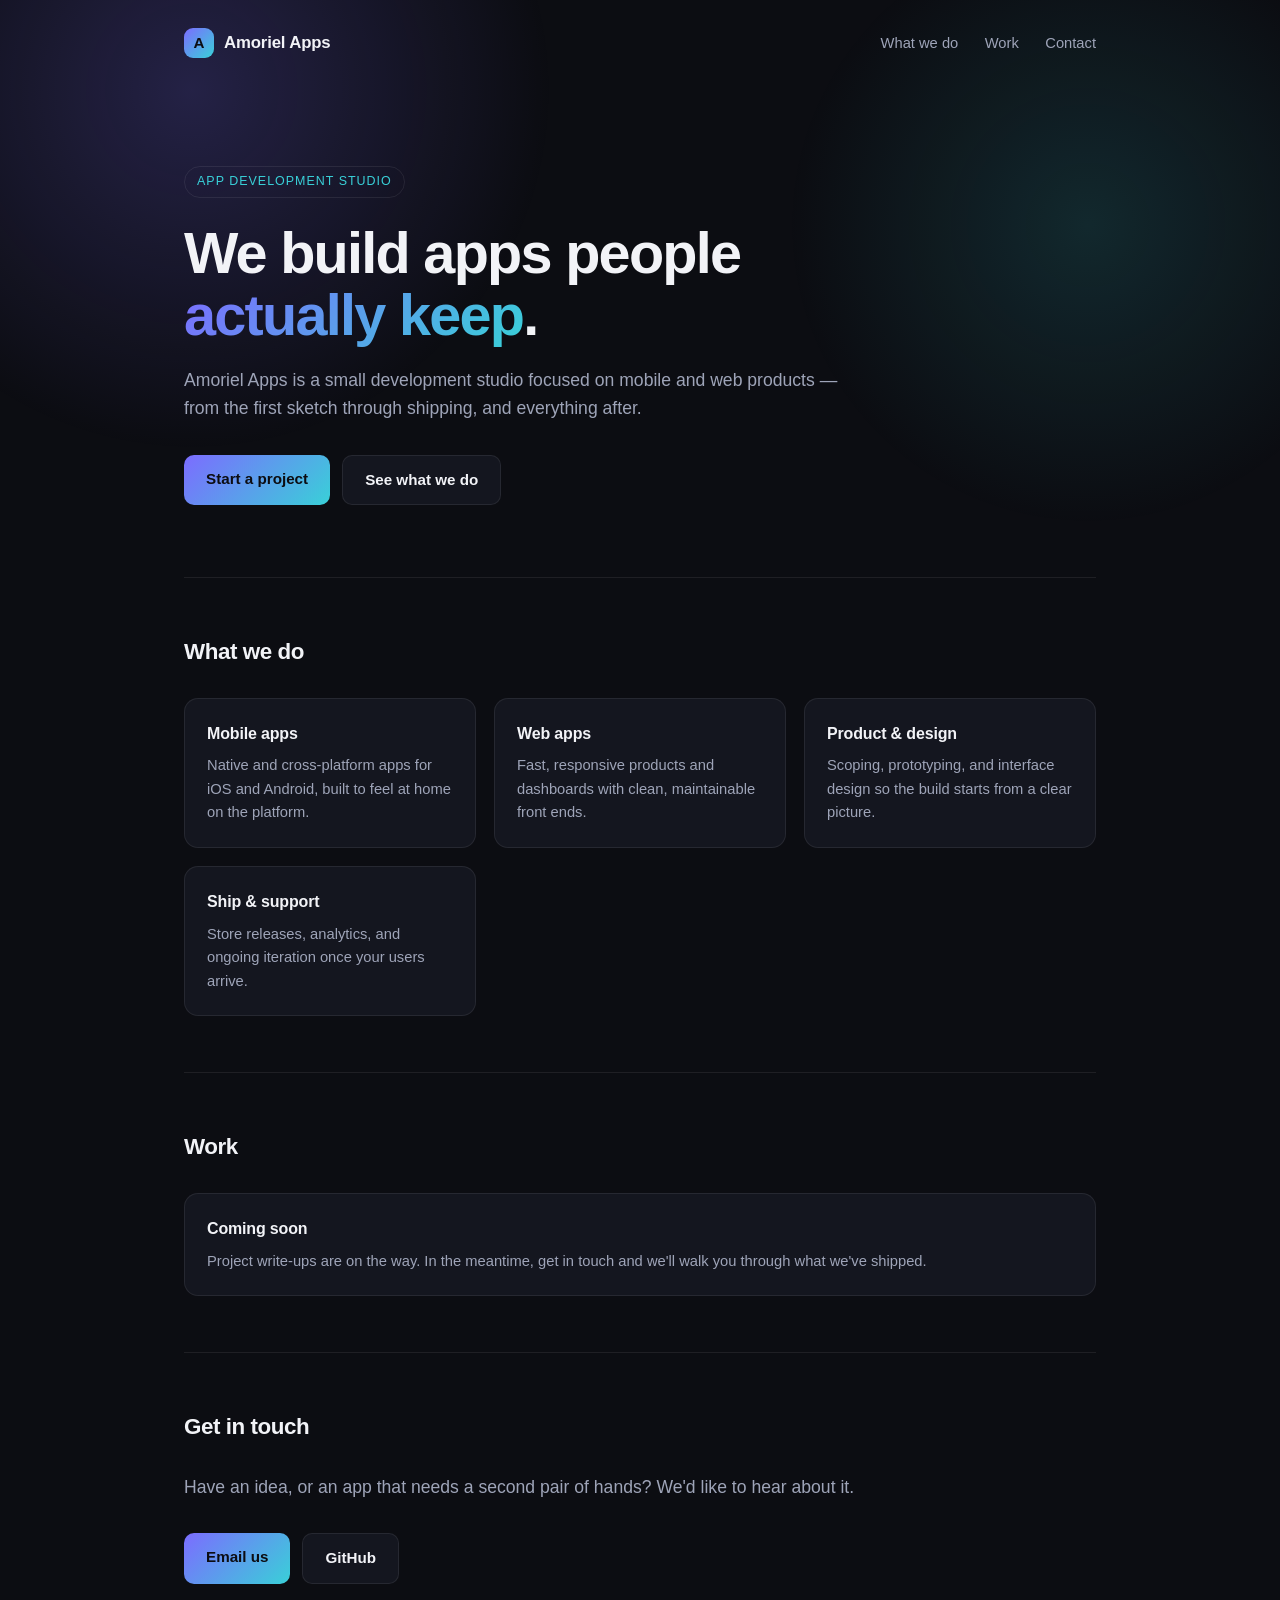
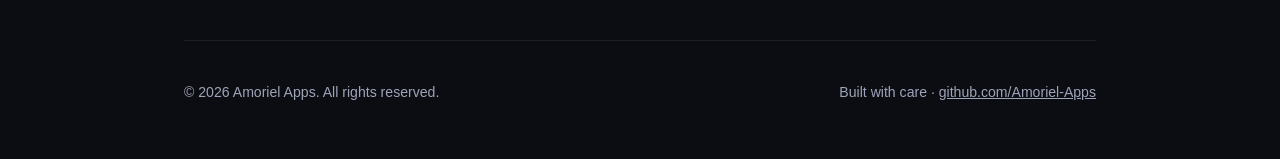
==== index.html @ 0bf7ecd9 "Index and read me commit" ====
<!DOCTYPE html>
<html lang="en">
<head>
  <meta charset="UTF-8">
  <meta name="viewport" content="width=device-width, initial-scale=1.0">
  <title>Amoriel Apps</title>
  <meta name="description" content="Amoriel Apps — we design and build thoughtful software for mobile and web.">
  <style>
    :root {
      --bg: #0c0d12;
      --bg-soft: #14161f;
      --text: #f2f3f7;
      --muted: #9ea4b8;
      --accent: #7c6cff;
      --accent-2: #39d0d8;
      --border: rgba(255, 255, 255, 0.08);
    }

    * { box-sizing: border-box; }

    body {
      margin: 0;
      font-family: -apple-system, BlinkMacSystemFont, "Segoe UI", Roboto, Helvetica, Arial, sans-serif;
      background: var(--bg);
      color: var(--text);
      line-height: 1.6;
      -webkit-font-smoothing: antialiased;
    }

    .glow {
      position: fixed;
      inset: 0;
      background:
        radial-gradient(600px circle at 15% 10%, rgba(124, 108, 255, 0.22), transparent 60%),
        radial-gradient(500px circle at 85% 25%, rgba(57, 208, 216, 0.14), transparent 60%);
      pointer-events: none;
      z-index: 0;
    }

    .wrap {
      position: relative;
      z-index: 1;
      max-width: 960px;
      margin: 0 auto;
      padding: 0 24px;
    }

    header {
      display: flex;
      align-items: center;
      justify-content: space-between;
      padding: 28px 0;
    }

    .logo {
      display: flex;
      align-items: center;
      gap: 10px;
      font-weight: 650;
      letter-spacing: -0.01em;
      font-size: 1.05rem;
    }

    .mark {
      width: 30px;
      height: 30px;
      border-radius: 9px;
      background: linear-gradient(135deg, var(--accent), var(--accent-2));
      display: grid;
      place-items: center;
      font-weight: 700;
      font-size: 0.95rem;
      color: #0c0d12;
    }

    nav a {
      color: var(--muted);
      text-decoration: none;
      margin-left: 22px;
      font-size: 0.92rem;
    }

    nav a:hover { color: var(--text); }

    .hero {
      padding: 80px 0 72px;
      max-width: 680px;
    }

    .eyebrow {
      display: inline-block;
      font-size: 0.78rem;
      letter-spacing: 0.08em;
      text-transform: uppercase;
      color: var(--accent-2);
      border: 1px solid var(--border);
      border-radius: 999px;
      padding: 5px 12px;
      margin-bottom: 24px;
    }

    h1 {
      font-size: clamp(2.2rem, 6vw, 3.6rem);
      line-height: 1.08;
      letter-spacing: -0.03em;
      margin: 0 0 20px;
    }

    h1 span {
      background: linear-gradient(135deg, var(--accent), var(--accent-2));
      -webkit-background-clip: text;
      background-clip: text;
      color: transparent;
    }

    .lede {
      font-size: 1.1rem;
      color: var(--muted);
      margin: 0 0 32px;
    }

    .actions { display: flex; flex-wrap: wrap; gap: 12px; }

    .btn {
      display: inline-block;
      padding: 12px 22px;
      border-radius: 10px;
      text-decoration: none;
      font-size: 0.95rem;
      font-weight: 550;
      transition: transform 0.15s ease, opacity 0.15s ease;
    }

    .btn:hover { transform: translateY(-1px); }

    .btn-primary {
      background: linear-gradient(135deg, var(--accent), var(--accent-2));
      color: #0c0d12;
    }

    .btn-ghost {
      border: 1px solid var(--border);
      color: var(--text);
      background: var(--bg-soft);
    }

    section { padding: 56px 0; border-top: 1px solid var(--border); }

    h2 {
      font-size: 1.4rem;
      letter-spacing: -0.02em;
      margin: 0 0 28px;
    }

    .grid {
      display: grid;
      grid-template-columns: repeat(auto-fit, minmax(230px, 1fr));
      gap: 18px;
    }

    .card {
      background: var(--bg-soft);
      border: 1px solid var(--border);
      border-radius: 14px;
      padding: 22px;
    }

    .card h3 {
      margin: 0 0 8px;
      font-size: 1rem;
      letter-spacing: -0.01em;
    }

    .card p {
      margin: 0;
      color: var(--muted);
      font-size: 0.92rem;
    }

    footer {
      padding: 40px 0 56px;
      border-top: 1px solid var(--border);
      color: var(--muted);
      font-size: 0.88rem;
      display: flex;
      flex-wrap: wrap;
      gap: 12px;
      justify-content: space-between;
    }

    footer a { color: var(--muted); }
  </style>
</head>
<body>
  <div class="glow"></div>

  <div class="wrap">
    <header>
      <div class="logo">
        <span class="mark">A</span>
        Amoriel Apps
      </div>
      <nav>
        <a href="#what-we-do">What we do</a>
        <a href="#work">Work</a>
        <a href="#contact">Contact</a>
      </nav>
    </header>

    <div class="hero">
      <span class="eyebrow">App development studio</span>
      <h1>We build apps people <span>actually keep</span>.</h1>
      <p class="lede">
        Amoriel Apps is a small development studio focused on mobile and web products —
        from the first sketch through shipping, and everything after.
      </p>
      <div class="actions">
        <a class="btn btn-primary" href="#contact">Start a project</a>
        <a class="btn btn-ghost" href="#what-we-do">See what we do</a>
      </div>
    </div>

    <section id="what-we-do">
      <h2>What we do</h2>
      <div class="grid">
        <div class="card">
          <h3>Mobile apps</h3>
          <p>Native and cross-platform apps for iOS and Android, built to feel at home on the platform.</p>
        </div>
        <div class="card">
          <h3>Web apps</h3>
          <p>Fast, responsive products and dashboards with clean, maintainable front ends.</p>
        </div>
        <div class="card">
          <h3>Product &amp; design</h3>
          <p>Scoping, prototyping, and interface design so the build starts from a clear picture.</p>
        </div>
        <div class="card">
          <h3>Ship &amp; support</h3>
          <p>Store releases, analytics, and ongoing iteration once your users arrive.</p>
        </div>
      </div>
    </section>

    <section id="work">
      <h2>Work</h2>
      <div class="grid">
        <div class="card">
          <h3>Coming soon</h3>
          <p>Project write-ups are on the way. In the meantime, get in touch and we'll walk you through what we've shipped.</p>
        </div>
      </div>
    </section>

    <section id="contact">
      <h2>Get in touch</h2>
      <p class="lede">Have an idea, or an app that needs a second pair of hands? We'd like to hear about it.</p>
      <div class="actions">
        <a class="btn btn-primary" href="mailto:pratikshringarpure05@gmail.com">Email us</a>
        <a class="btn btn-ghost" href="https://github.com/Amoriel-Apps">GitHub</a>
      </div>
    </section>

    <footer>
      <span>&copy; 2026 Amoriel Apps. All rights reserved.</span>
      <span>Built with care · <a href="https://github.com/Amoriel-Apps">github.com/Amoriel-Apps</a></span>
    </footer>
  </div>
</body>
</html>
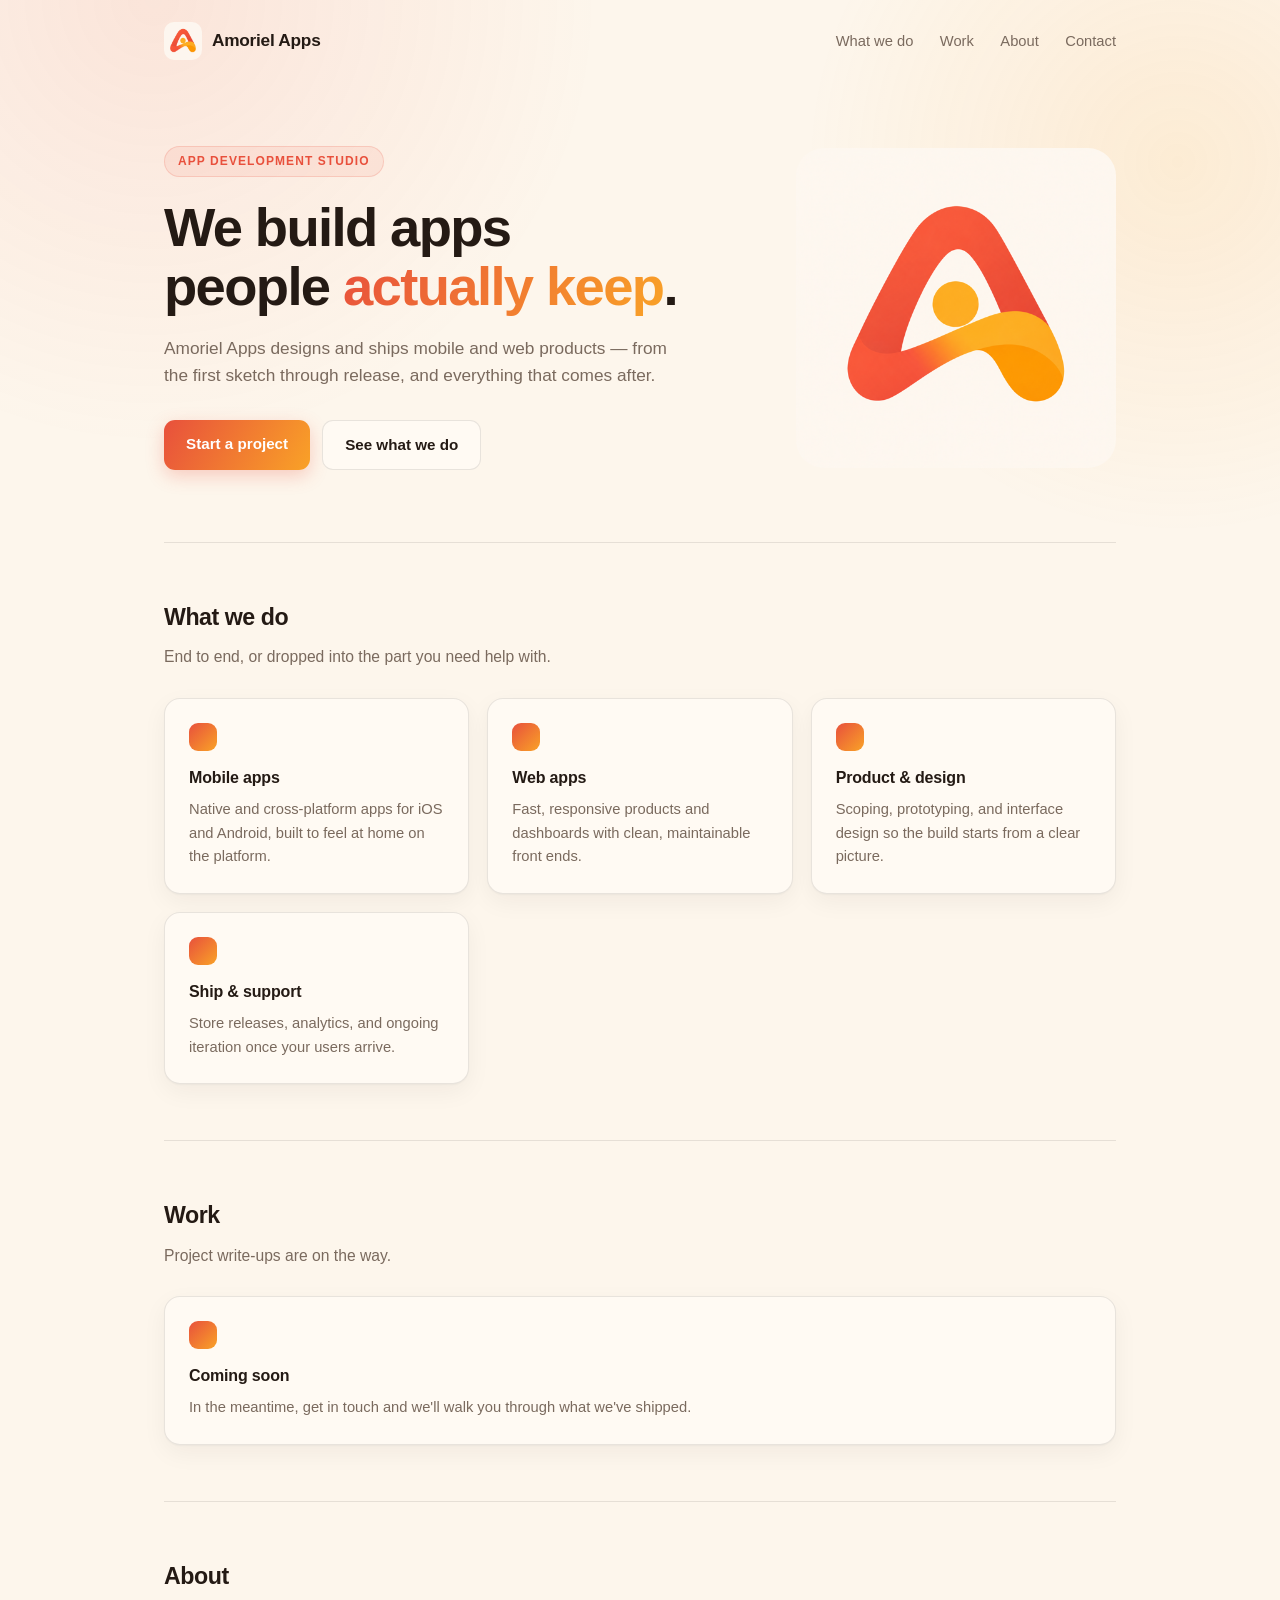
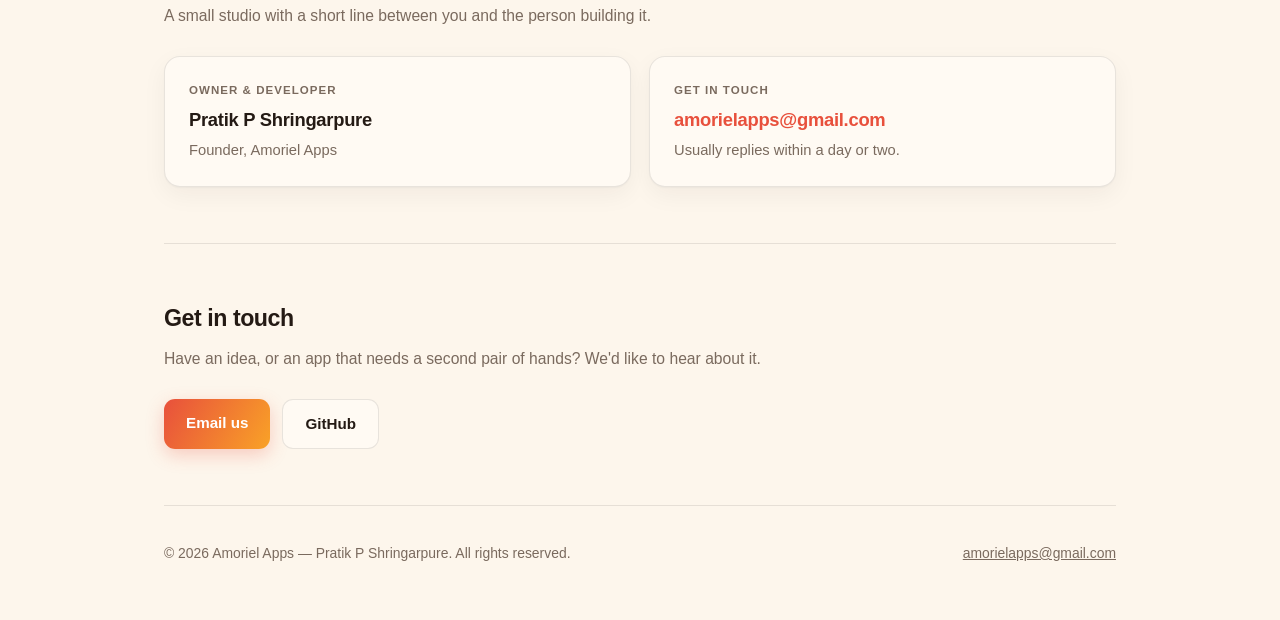
==== commit f729dadb: "Logo and contact name push" ====
--- a/index.html
+++ b/index.html
@@ -4,19 +4,27 @@
   <meta charset="UTF-8">
   <meta name="viewport" content="width=device-width, initial-scale=1.0">
   <title>Amoriel Apps</title>
-  <meta name="description" content="Amoriel Apps — we design and build thoughtful software for mobile and web.">
+  <meta name="description" content="Amoriel Apps — an app development studio building thoughtful mobile and web products.">
+  <link rel="icon" href="favicon.png" type="image/png">
+  <link rel="apple-touch-icon" href="logo-512.png">
+  <meta property="og:title" content="Amoriel Apps">
+  <meta property="og:description" content="An app development studio building thoughtful mobile and web products.">
+  <meta property="og:image" content="logo-512.png">
   <style>
     :root {
-      --bg: #0c0d12;
-      --bg-soft: #14161f;
-      --text: #f2f3f7;
-      --muted: #9ea4b8;
-      --accent: #7c6cff;
-      --accent-2: #39d0d8;
-      --border: rgba(255, 255, 255, 0.08);
+      --bg: #fdf6ec;
+      --surface: #fffaf3;
+      --text: #241a14;
+      --muted: #7a6a5e;
+      --red: #e8503c;
+      --orange: #f9a227;
+      --border: rgba(36, 26, 20, 0.10);
+      --shadow: 0 1px 2px rgba(36, 26, 20, 0.04), 0 8px 24px rgba(36, 26, 20, 0.05);
     }
 
     * { box-sizing: border-box; }
+
+    html { scroll-behavior: smooth; }
 
     body {
       margin: 0;
@@ -31,8 +39,8 @@
       position: fixed;
       inset: 0;
       background:
-        radial-gradient(600px circle at 15% 10%, rgba(124, 108, 255, 0.22), transparent 60%),
-        radial-gradient(500px circle at 85% 25%, rgba(57, 208, 216, 0.14), transparent 60%);
+        radial-gradient(720px circle at 12% 0%, rgba(232, 80, 60, 0.10), transparent 62%),
+        radial-gradient(620px circle at 92% 18%, rgba(249, 162, 39, 0.12), transparent 60%);
       pointer-events: none;
       z-index: 0;
     }
@@ -40,7 +48,7 @@
     .wrap {
       position: relative;
       z-index: 1;
-      max-width: 960px;
+      max-width: 1000px;
       margin: 0 auto;
       padding: 0 24px;
     }
@@ -49,7 +57,9 @@
       display: flex;
       align-items: center;
       justify-content: space-between;
-      padding: 28px 0;
+      gap: 16px;
+      padding: 22px 0;
+      flex-wrap: wrap;
     }
 
     .logo {
@@ -57,20 +67,17 @@
       align-items: center;
       gap: 10px;
       font-weight: 650;
-      letter-spacing: -0.01em;
-      font-size: 1.05rem;
-    }
-
-    .mark {
-      width: 30px;
-      height: 30px;
-      border-radius: 9px;
-      background: linear-gradient(135deg, var(--accent), var(--accent-2));
-      display: grid;
-      place-items: center;
-      font-weight: 700;
-      font-size: 0.95rem;
-      color: #0c0d12;
+      letter-spacing: -0.015em;
+      font-size: 1.08rem;
+      color: var(--text);
+      text-decoration: none;
+    }
+
+    .logo img {
+      width: 38px;
+      height: 38px;
+      display: block;
+      border-radius: 10px;
     }
 
     nav a {
@@ -80,43 +87,57 @@
       font-size: 0.92rem;
     }
 
-    nav a:hover { color: var(--text); }
+    nav a:hover { color: var(--red); }
 
     .hero {
-      padding: 80px 0 72px;
-      max-width: 680px;
+      display: grid;
+      grid-template-columns: 1.15fr 0.85fr;
+      align-items: center;
+      gap: 40px;
+      padding: 64px 0 72px;
+    }
+
+    .hero-art img {
+      width: 100%;
+      max-width: 320px;
+      margin-left: auto;
+      display: block;
+      border-radius: 28px;
     }
 
     .eyebrow {
       display: inline-block;
-      font-size: 0.78rem;
-      letter-spacing: 0.08em;
+      font-size: 0.75rem;
+      font-weight: 600;
+      letter-spacing: 0.09em;
       text-transform: uppercase;
-      color: var(--accent-2);
-      border: 1px solid var(--border);
+      color: var(--red);
+      background: rgba(232, 80, 60, 0.08);
+      border: 1px solid rgba(232, 80, 60, 0.18);
       border-radius: 999px;
-      padding: 5px 12px;
-      margin-bottom: 24px;
+      padding: 5px 13px;
+      margin-bottom: 22px;
     }
 
     h1 {
-      font-size: clamp(2.2rem, 6vw, 3.6rem);
+      font-size: clamp(2.1rem, 5.5vw, 3.4rem);
       line-height: 1.08;
       letter-spacing: -0.03em;
-      margin: 0 0 20px;
+      margin: 0 0 18px;
     }
 
     h1 span {
-      background: linear-gradient(135deg, var(--accent), var(--accent-2));
+      background: linear-gradient(120deg, var(--red), var(--orange));
       -webkit-background-clip: text;
       background-clip: text;
       color: transparent;
     }
 
     .lede {
-      font-size: 1.1rem;
-      color: var(--muted);
-      margin: 0 0 32px;
+      font-size: 1.08rem;
+      color: var(--muted);
+      margin: 0 0 30px;
+      max-width: 54ch;
     }
 
     .actions { display: flex; flex-wrap: wrap; gap: 12px; }
@@ -124,32 +145,41 @@
     .btn {
       display: inline-block;
       padding: 12px 22px;
-      border-radius: 10px;
+      border-radius: 11px;
       text-decoration: none;
       font-size: 0.95rem;
-      font-weight: 550;
-      transition: transform 0.15s ease, opacity 0.15s ease;
+      font-weight: 600;
+      transition: transform 0.15s ease, box-shadow 0.15s ease;
     }
 
     .btn:hover { transform: translateY(-1px); }
 
     .btn-primary {
-      background: linear-gradient(135deg, var(--accent), var(--accent-2));
-      color: #0c0d12;
-    }
+      background: linear-gradient(120deg, var(--red), var(--orange));
+      color: #fff;
+      box-shadow: 0 6px 18px rgba(232, 80, 60, 0.26);
+    }
+
+    .btn-primary:hover { box-shadow: 0 10px 24px rgba(232, 80, 60, 0.32); }
 
     .btn-ghost {
       border: 1px solid var(--border);
       color: var(--text);
-      background: var(--bg-soft);
+      background: var(--surface);
     }
 
     section { padding: 56px 0; border-top: 1px solid var(--border); }
 
     h2 {
-      font-size: 1.4rem;
+      font-size: 1.45rem;
       letter-spacing: -0.02em;
+      margin: 0 0 8px;
+    }
+
+    .section-sub {
+      color: var(--muted);
       margin: 0 0 28px;
+      font-size: 0.98rem;
     }
 
     .grid {
@@ -159,10 +189,19 @@
     }
 
     .card {
-      background: var(--bg-soft);
+      background: var(--surface);
       border: 1px solid var(--border);
-      border-radius: 14px;
-      padding: 22px;
+      border-radius: 16px;
+      padding: 24px;
+      box-shadow: var(--shadow);
+    }
+
+    .card .dot {
+      width: 28px;
+      height: 28px;
+      border-radius: 9px;
+      background: linear-gradient(135deg, var(--red), var(--orange));
+      margin-bottom: 14px;
     }
 
     .card h3 {
@@ -177,18 +216,65 @@
       font-size: 0.92rem;
     }
 
+    .about {
+      display: grid;
+      grid-template-columns: repeat(auto-fit, minmax(260px, 1fr));
+      gap: 18px;
+      align-items: start;
+    }
+
+    .owner {
+      background: var(--surface);
+      border: 1px solid var(--border);
+      border-radius: 16px;
+      padding: 24px;
+      box-shadow: var(--shadow);
+    }
+
+    .owner .label {
+      font-size: 0.72rem;
+      font-weight: 600;
+      letter-spacing: 0.09em;
+      text-transform: uppercase;
+      color: var(--muted);
+      margin-bottom: 6px;
+    }
+
+    .owner .name {
+      font-size: 1.15rem;
+      font-weight: 650;
+      letter-spacing: -0.015em;
+      margin-bottom: 4px;
+    }
+
+    .owner .role { color: var(--muted); font-size: 0.92rem; margin: 0; }
+
+    a.link { color: var(--red); text-decoration: none; font-weight: 550; }
+    a.link:hover { text-decoration: underline; }
+
     footer {
-      padding: 40px 0 56px;
+      padding: 36px 0 56px;
       border-top: 1px solid var(--border);
       color: var(--muted);
-      font-size: 0.88rem;
+      font-size: 0.87rem;
       display: flex;
       flex-wrap: wrap;
-      gap: 12px;
+      gap: 10px 24px;
       justify-content: space-between;
     }
 
     footer a { color: var(--muted); }
+
+    @media (max-width: 760px) {
+      .hero {
+        grid-template-columns: 1fr;
+        padding: 40px 0 56px;
+        gap: 28px;
+      }
+      .hero-art { order: -1; }
+      .hero-art img { margin: 0 auto; max-width: 180px; }
+      nav a { margin: 0 18px 0 0; }
+    }
   </style>
 </head>
 <body>
@@ -196,46 +282,57 @@
 
   <div class="wrap">
     <header>
-      <div class="logo">
-        <span class="mark">A</span>
+      <a class="logo" href="#top">
+        <img src="logo-512.png" alt="Amoriel Apps logo">
         Amoriel Apps
-      </div>
+      </a>
       <nav>
         <a href="#what-we-do">What we do</a>
         <a href="#work">Work</a>
+        <a href="#about">About</a>
         <a href="#contact">Contact</a>
       </nav>
     </header>
 
-    <div class="hero">
-      <span class="eyebrow">App development studio</span>
-      <h1>We build apps people <span>actually keep</span>.</h1>
-      <p class="lede">
-        Amoriel Apps is a small development studio focused on mobile and web products —
-        from the first sketch through shipping, and everything after.
-      </p>
-      <div class="actions">
-        <a class="btn btn-primary" href="#contact">Start a project</a>
-        <a class="btn btn-ghost" href="#what-we-do">See what we do</a>
+    <div class="hero" id="top">
+      <div>
+        <span class="eyebrow">App development studio</span>
+        <h1>We build apps people <span>actually keep</span>.</h1>
+        <p class="lede">
+          Amoriel Apps designs and ships mobile and web products — from the first sketch
+          through release, and everything that comes after.
+        </p>
+        <div class="actions">
+          <a class="btn btn-primary" href="#contact">Start a project</a>
+          <a class="btn btn-ghost" href="#what-we-do">See what we do</a>
+        </div>
+      </div>
+      <div class="hero-art">
+        <img src="logo-512.png" alt="">
       </div>
     </div>
 
     <section id="what-we-do">
       <h2>What we do</h2>
+      <p class="section-sub">End to end, or dropped into the part you need help with.</p>
       <div class="grid">
         <div class="card">
+          <div class="dot"></div>
           <h3>Mobile apps</h3>
           <p>Native and cross-platform apps for iOS and Android, built to feel at home on the platform.</p>
         </div>
         <div class="card">
+          <div class="dot"></div>
           <h3>Web apps</h3>
           <p>Fast, responsive products and dashboards with clean, maintainable front ends.</p>
         </div>
         <div class="card">
+          <div class="dot"></div>
           <h3>Product &amp; design</h3>
           <p>Scoping, prototyping, and interface design so the build starts from a clear picture.</p>
         </div>
         <div class="card">
+          <div class="dot"></div>
           <h3>Ship &amp; support</h3>
           <p>Store releases, analytics, and ongoing iteration once your users arrive.</p>
         </div>
@@ -244,26 +341,45 @@
 
     <section id="work">
       <h2>Work</h2>
+      <p class="section-sub">Project write-ups are on the way.</p>
       <div class="grid">
         <div class="card">
+          <div class="dot"></div>
           <h3>Coming soon</h3>
-          <p>Project write-ups are on the way. In the meantime, get in touch and we'll walk you through what we've shipped.</p>
+          <p>In the meantime, get in touch and we'll walk you through what we've shipped.</p>
+        </div>
+      </div>
+    </section>
+
+    <section id="about">
+      <h2>About</h2>
+      <p class="section-sub">A small studio with a short line between you and the person building it.</p>
+      <div class="about">
+        <div class="owner">
+          <div class="label">Owner &amp; developer</div>
+          <div class="name">Pratik P Shringarpure</div>
+          <p class="role">Founder, Amoriel Apps</p>
+        </div>
+        <div class="owner">
+          <div class="label">Get in touch</div>
+          <div class="name"><a class="link" href="mailto:amorielapps@gmail.com">amorielapps@gmail.com</a></div>
+          <p class="role">Usually replies within a day or two.</p>
         </div>
       </div>
     </section>
 
     <section id="contact">
       <h2>Get in touch</h2>
-      <p class="lede">Have an idea, or an app that needs a second pair of hands? We'd like to hear about it.</p>
+      <p class="section-sub">Have an idea, or an app that needs a second pair of hands? We'd like to hear about it.</p>
       <div class="actions">
-        <a class="btn btn-primary" href="mailto:pratikshringarpure05@gmail.com">Email us</a>
+        <a class="btn btn-primary" href="mailto:amorielapps@gmail.com">Email us</a>
         <a class="btn btn-ghost" href="https://github.com/Amoriel-Apps">GitHub</a>
       </div>
     </section>
 
     <footer>
-      <span>&copy; 2026 Amoriel Apps. All rights reserved.</span>
-      <span>Built with care · <a href="https://github.com/Amoriel-Apps">github.com/Amoriel-Apps</a></span>
+      <span>&copy; 2026 Amoriel Apps — Pratik P Shringarpure. All rights reserved.</span>
+      <span><a href="mailto:amorielapps@gmail.com">amorielapps@gmail.com</a></span>
     </footer>
   </div>
 </body>
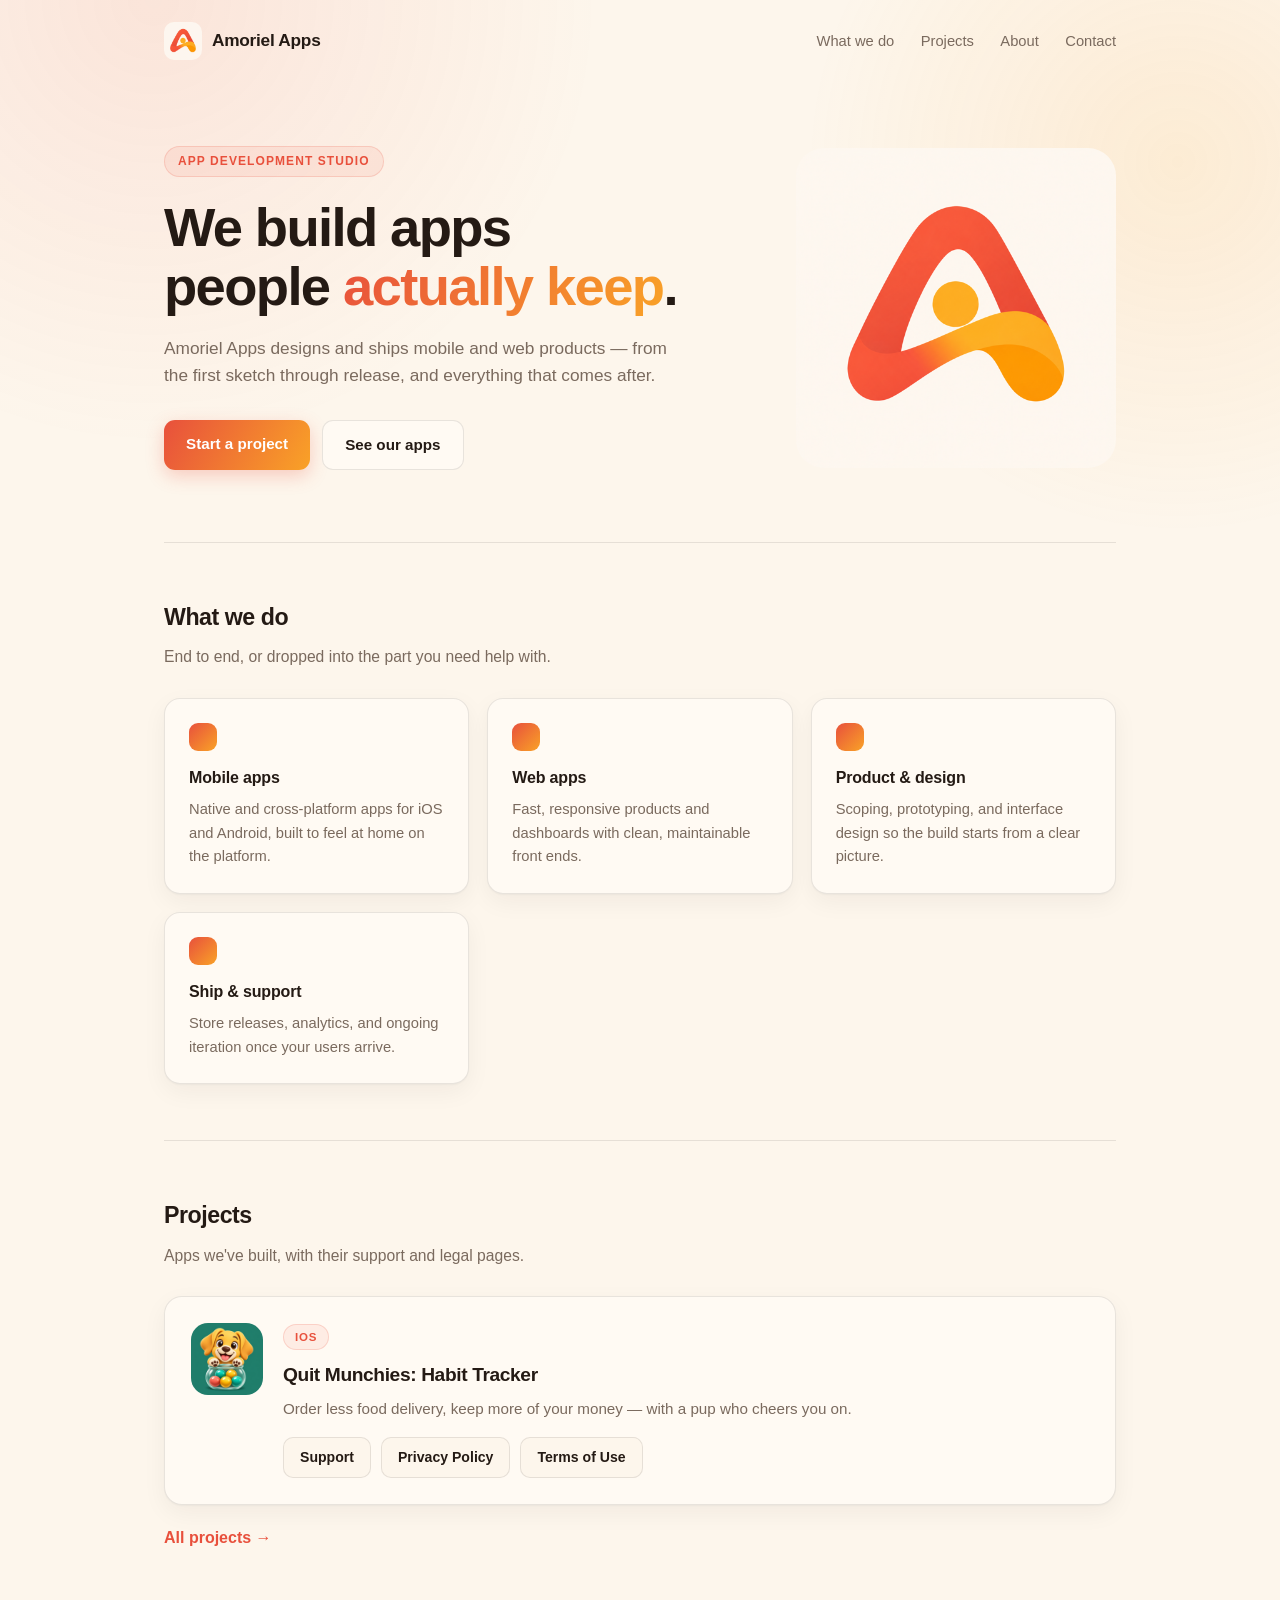
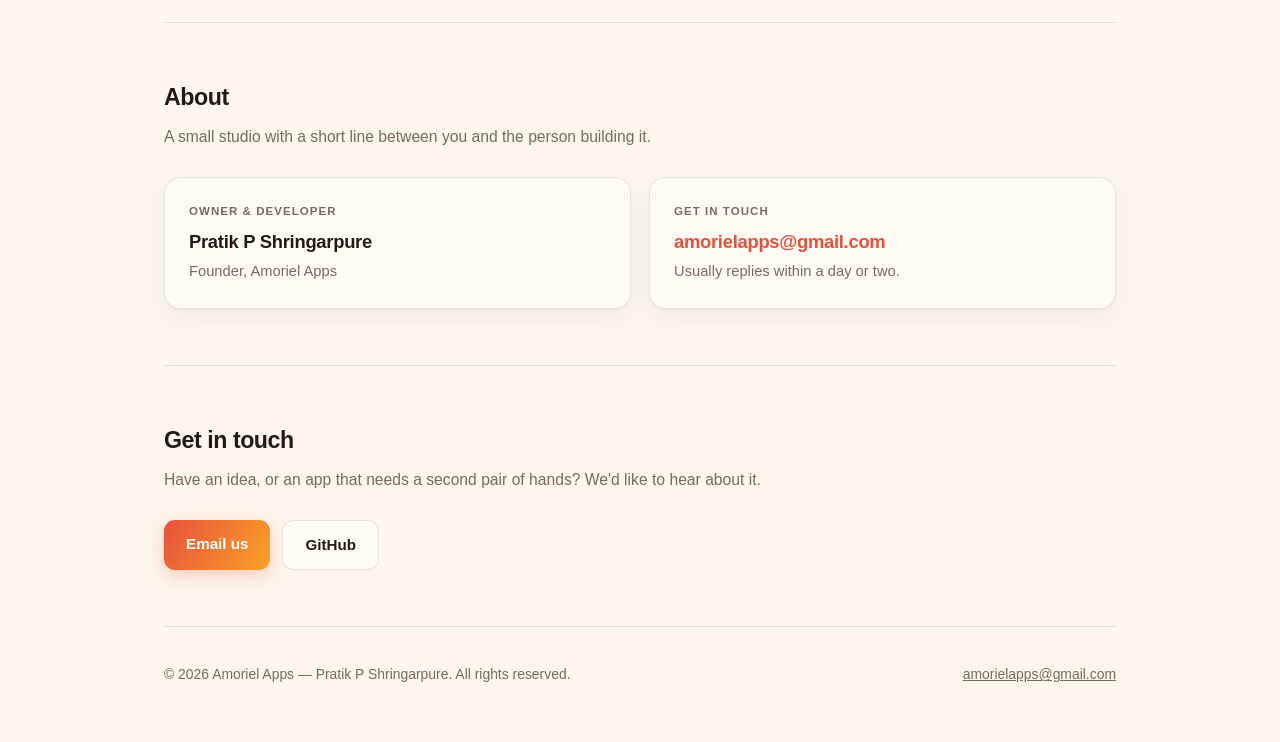
==== commit d19a8e3c: "Privacy policies added" ====
--- a/index.html
+++ b/index.html
@@ -252,6 +252,56 @@
     a.link { color: var(--red); text-decoration: none; font-weight: 550; }
     a.link:hover { text-decoration: underline; }
 
+    .project-list { display: grid; gap: 18px; }
+
+    .project {
+      background: var(--surface);
+      border: 1px solid var(--border);
+      border-radius: 18px;
+      padding: 26px;
+      box-shadow: var(--shadow);
+      display: grid;
+      grid-template-columns: 72px 1fr;
+      gap: 20px;
+      align-items: start;
+    }
+
+    .project img { width: 72px; height: 72px; border-radius: 17px; display: block; }
+
+    .project h3 { margin: 0 0 6px; font-size: 1.2rem; letter-spacing: -0.02em; }
+
+    .project-body > p { margin: 0; color: var(--muted); font-size: 0.95rem; }
+
+    .status {
+      display: inline-block;
+      font-size: 0.72rem;
+      font-weight: 600;
+      letter-spacing: 0.07em;
+      text-transform: uppercase;
+      color: var(--red);
+      background: rgba(232, 80, 60, 0.08);
+      border: 1px solid rgba(232, 80, 60, 0.18);
+      border-radius: 999px;
+      padding: 3px 11px;
+      margin-bottom: 10px;
+    }
+
+    .links { display: flex; flex-wrap: wrap; gap: 10px; margin-top: 16px; }
+
+    .pill {
+      display: inline-block;
+      padding: 8px 16px;
+      border-radius: 10px;
+      border: 1px solid var(--border);
+      background: var(--bg);
+      color: var(--text);
+      text-decoration: none;
+      font-size: 0.88rem;
+      font-weight: 550;
+    }
+
+    .pill:hover { border-color: var(--red); color: var(--red); }
+
     footer {
       padding: 36px 0 56px;
       border-top: 1px solid var(--border);
@@ -273,6 +323,7 @@
       }
       .hero-art { order: -1; }
       .hero-art img { margin: 0 auto; max-width: 180px; }
+      .project { grid-template-columns: 1fr; }
       nav a { margin: 0 18px 0 0; }
     }
   </style>
@@ -288,7 +339,7 @@
       </a>
       <nav>
         <a href="#what-we-do">What we do</a>
-        <a href="#work">Work</a>
+        <a href="#projects">Projects</a>
         <a href="#about">About</a>
         <a href="#contact">Contact</a>
       </nav>
@@ -304,7 +355,7 @@
         </p>
         <div class="actions">
           <a class="btn btn-primary" href="#contact">Start a project</a>
-          <a class="btn btn-ghost" href="#what-we-do">See what we do</a>
+          <a class="btn btn-ghost" href="#projects">See our apps</a>
         </div>
       </div>
       <div class="hero-art">
@@ -339,16 +390,25 @@
       </div>
     </section>
 
-    <section id="work">
-      <h2>Work</h2>
-      <p class="section-sub">Project write-ups are on the way.</p>
-      <div class="grid">
-        <div class="card">
-          <div class="dot"></div>
-          <h3>Coming soon</h3>
-          <p>In the meantime, get in touch and we'll walk you through what we've shipped.</p>
-        </div>
-      </div>
+    <section id="projects">
+      <h2>Projects</h2>
+      <p class="section-sub">Apps we've built, with their support and legal pages.</p>
+      <div class="project-list">
+        <div class="project">
+          <img src="projects/quit-munchies/app-icon.png" alt="Quit Munchies app icon">
+          <div class="project-body">
+            <span class="status">iOS</span>
+            <h3>Quit Munchies: Habit Tracker</h3>
+            <p>Order less food delivery, keep more of your money — with a pup who cheers you on.</p>
+            <div class="links">
+              <a class="pill" href="projects/quit-munchies/support.html">Support</a>
+              <a class="pill" href="projects/quit-munchies/privacy.html">Privacy Policy</a>
+              <a class="pill" href="projects/quit-munchies/terms.html">Terms of Use</a>
+            </div>
+          </div>
+        </div>
+      </div>
+      <p style="margin-top:20px"><a class="link" href="projects/">All projects &rarr;</a></p>
     </section>
 
     <section id="about">
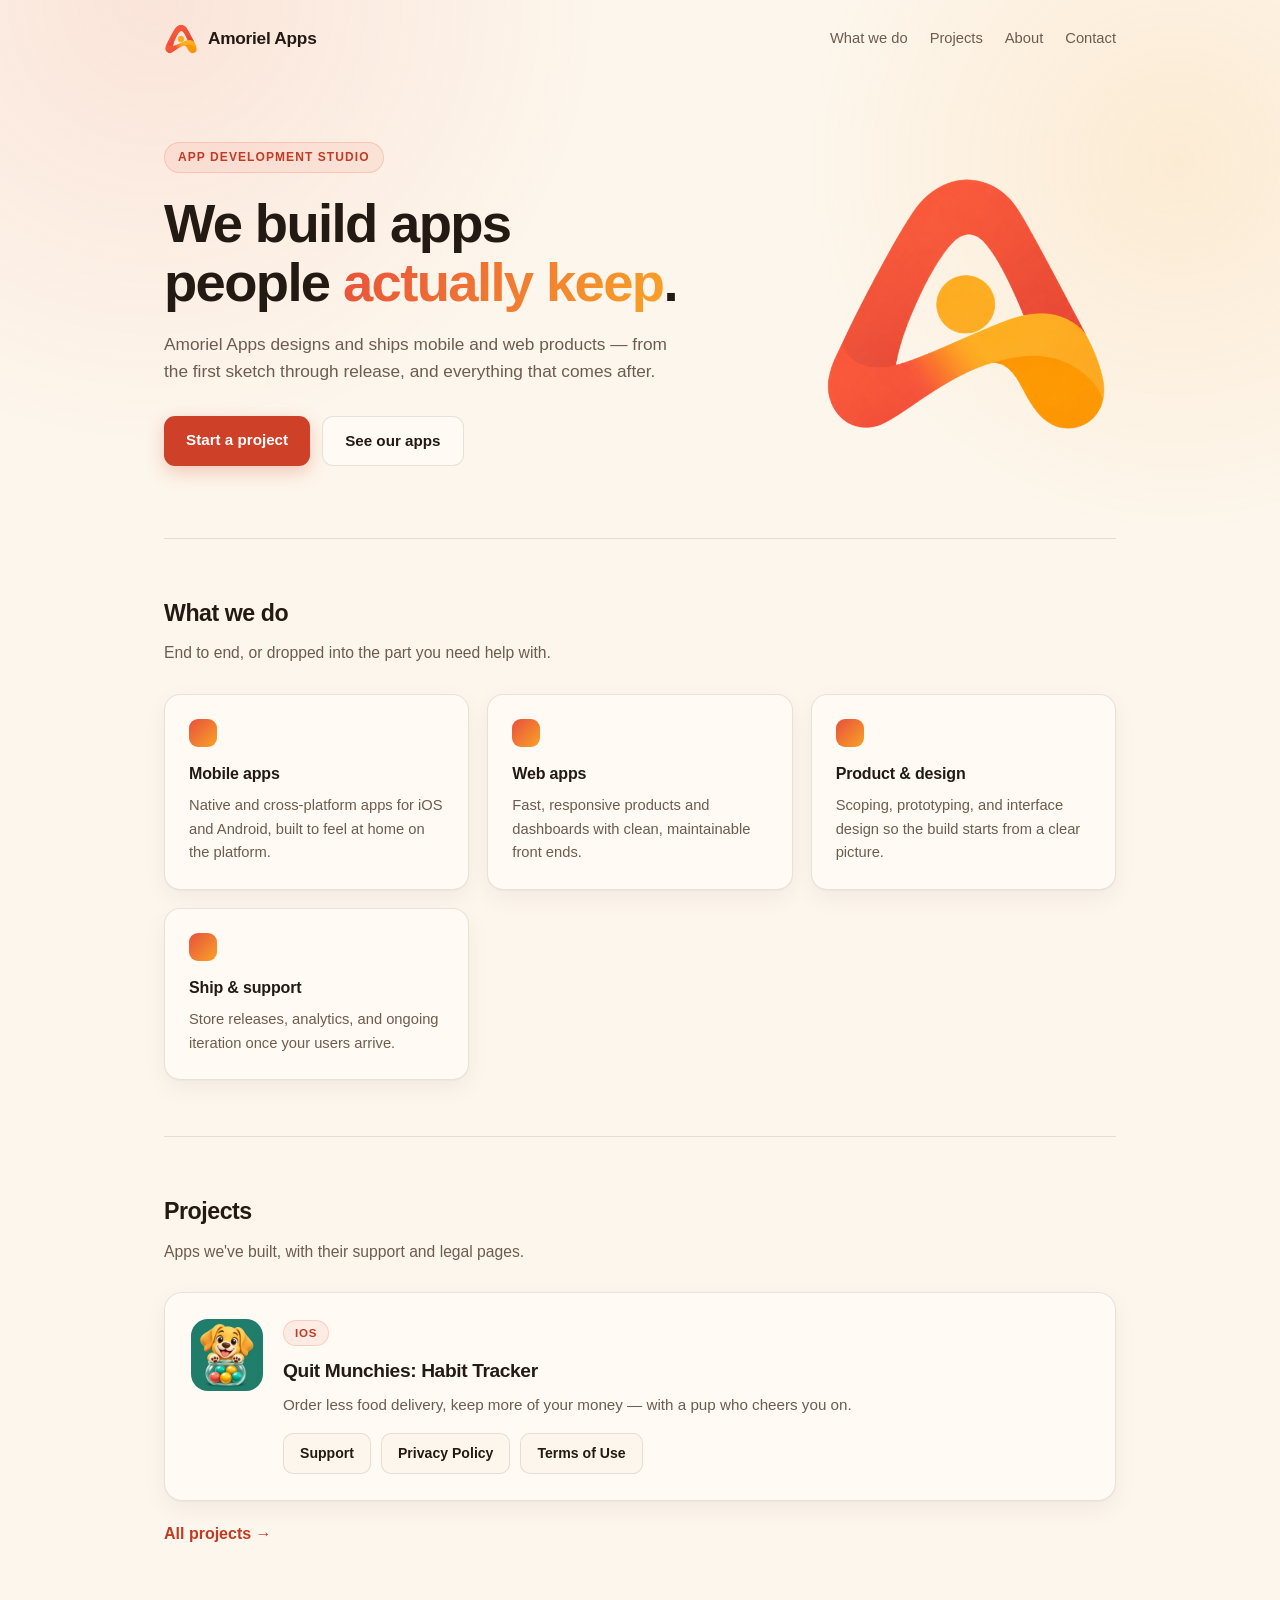
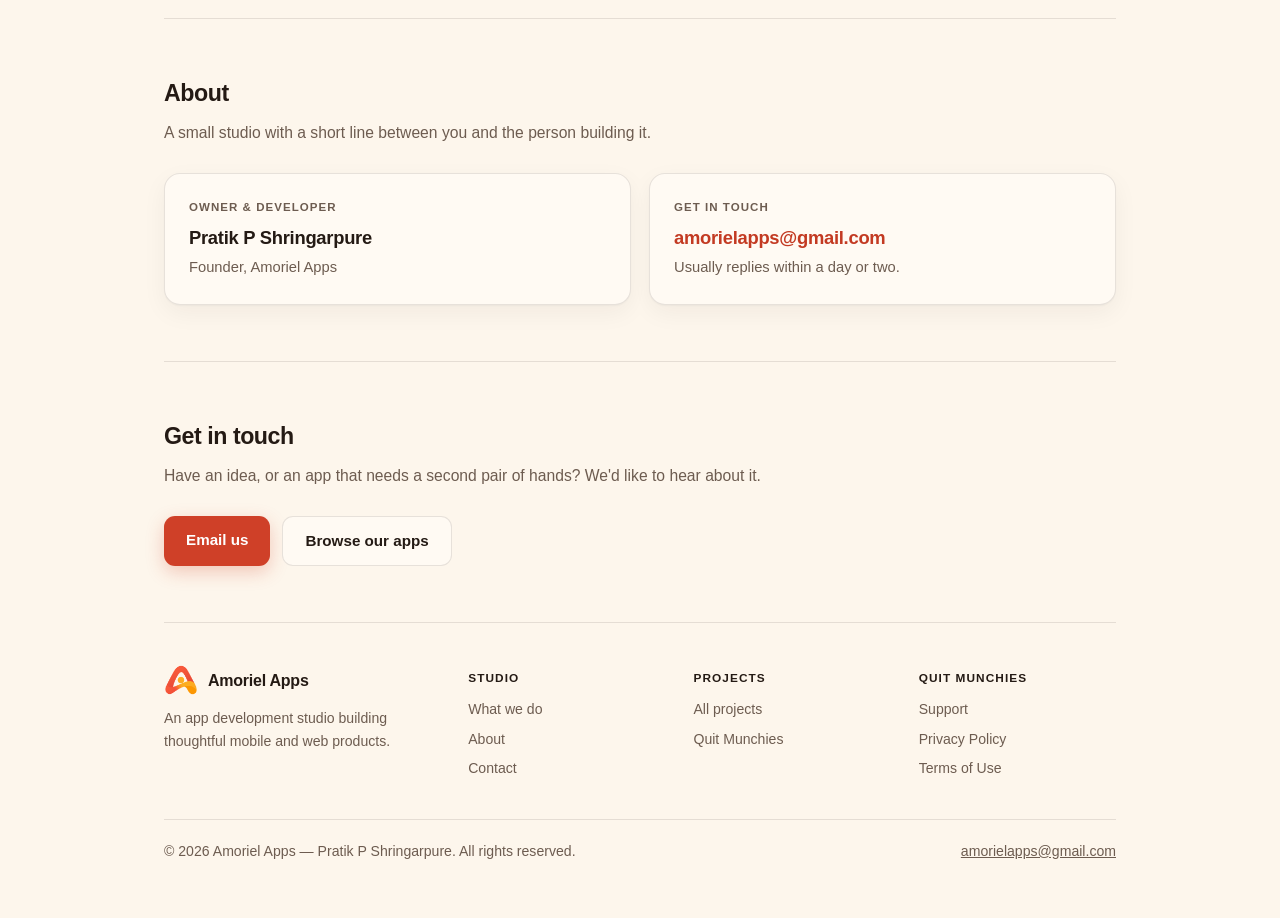
==== commit 1b7c2cfe: "Website polish and privacy updated" ====
--- a/index.html
+++ b/index.html
@@ -3,443 +3,193 @@
 <head>
   <meta charset="UTF-8">
   <meta name="viewport" content="width=device-width, initial-scale=1.0">
-  <title>Amoriel Apps</title>
-  <meta name="description" content="Amoriel Apps — an app development studio building thoughtful mobile and web products.">
-  <link rel="icon" href="favicon.png" type="image/png">
-  <link rel="apple-touch-icon" href="logo-512.png">
-  <meta property="og:title" content="Amoriel Apps">
-  <meta property="og:description" content="An app development studio building thoughtful mobile and web products.">
-  <meta property="og:image" content="logo-512.png">
-  <style>
-    :root {
-      --bg: #fdf6ec;
-      --surface: #fffaf3;
-      --text: #241a14;
-      --muted: #7a6a5e;
-      --red: #e8503c;
-      --orange: #f9a227;
-      --border: rgba(36, 26, 20, 0.10);
-      --shadow: 0 1px 2px rgba(36, 26, 20, 0.04), 0 8px 24px rgba(36, 26, 20, 0.05);
-    }
+  <title>Amoriel Apps — App development studio</title>
+  <meta name="description" content="Amoriel Apps is an app development studio building thoughtful mobile and web products, from first sketch through release.">
+  <link rel="canonical" href="https://amoriel-apps.github.io/">
+  <meta name="theme-color" content="#fdf6ec" media="(prefers-color-scheme: light)">
+  <meta name="theme-color" content="#17110d" media="(prefers-color-scheme: dark)">
 
-    * { box-sizing: border-box; }
+  <link rel="icon" href="/assets/favicon-32.png" sizes="32x32" type="image/png">
+  <link rel="icon" href="/assets/favicon-16.png" sizes="16x16" type="image/png">
+  <link rel="apple-touch-icon" href="/assets/apple-touch-icon.png">
+  <link rel="manifest" href="/site.webmanifest">
 
-    html { scroll-behavior: smooth; }
+  <meta property="og:type" content="website">
+  <meta property="og:site_name" content="Amoriel Apps">
+  <meta property="og:title" content="Amoriel Apps — App development studio">
+  <meta property="og:description" content="We design and ship mobile and web products, from first sketch through release.">
+  <meta property="og:url" content="https://amoriel-apps.github.io/">
+  <meta property="og:image" content="https://amoriel-apps.github.io/assets/og-card.png">
+  <meta property="og:image:width" content="1200">
+  <meta property="og:image:height" content="630">
+  <meta name="twitter:card" content="summary_large_image">
+  <meta name="twitter:title" content="Amoriel Apps — App development studio">
+  <meta name="twitter:description" content="We design and ship mobile and web products, from first sketch through release.">
+  <meta name="twitter:image" content="https://amoriel-apps.github.io/assets/og-card.png">
 
-    body {
-      margin: 0;
-      font-family: -apple-system, BlinkMacSystemFont, "Segoe UI", Roboto, Helvetica, Arial, sans-serif;
-      background: var(--bg);
-      color: var(--text);
-      line-height: 1.6;
-      -webkit-font-smoothing: antialiased;
-    }
+  <link rel="stylesheet" href="/assets/site.css">
 
-    .glow {
-      position: fixed;
-      inset: 0;
-      background:
-        radial-gradient(720px circle at 12% 0%, rgba(232, 80, 60, 0.10), transparent 62%),
-        radial-gradient(620px circle at 92% 18%, rgba(249, 162, 39, 0.12), transparent 60%);
-      pointer-events: none;
-      z-index: 0;
-    }
-
-    .wrap {
-      position: relative;
-      z-index: 1;
-      max-width: 1000px;
-      margin: 0 auto;
-      padding: 0 24px;
-    }
-
-    header {
-      display: flex;
-      align-items: center;
-      justify-content: space-between;
-      gap: 16px;
-      padding: 22px 0;
-      flex-wrap: wrap;
-    }
-
-    .logo {
-      display: flex;
-      align-items: center;
-      gap: 10px;
-      font-weight: 650;
-      letter-spacing: -0.015em;
-      font-size: 1.08rem;
-      color: var(--text);
-      text-decoration: none;
-    }
-
-    .logo img {
-      width: 38px;
-      height: 38px;
-      display: block;
-      border-radius: 10px;
-    }
-
-    nav a {
-      color: var(--muted);
-      text-decoration: none;
-      margin-left: 22px;
-      font-size: 0.92rem;
-    }
-
-    nav a:hover { color: var(--red); }
-
-    .hero {
-      display: grid;
-      grid-template-columns: 1.15fr 0.85fr;
-      align-items: center;
-      gap: 40px;
-      padding: 64px 0 72px;
-    }
-
-    .hero-art img {
-      width: 100%;
-      max-width: 320px;
-      margin-left: auto;
-      display: block;
-      border-radius: 28px;
-    }
-
-    .eyebrow {
-      display: inline-block;
-      font-size: 0.75rem;
-      font-weight: 600;
-      letter-spacing: 0.09em;
-      text-transform: uppercase;
-      color: var(--red);
-      background: rgba(232, 80, 60, 0.08);
-      border: 1px solid rgba(232, 80, 60, 0.18);
-      border-radius: 999px;
-      padding: 5px 13px;
-      margin-bottom: 22px;
-    }
-
-    h1 {
-      font-size: clamp(2.1rem, 5.5vw, 3.4rem);
-      line-height: 1.08;
-      letter-spacing: -0.03em;
-      margin: 0 0 18px;
-    }
-
-    h1 span {
-      background: linear-gradient(120deg, var(--red), var(--orange));
-      -webkit-background-clip: text;
-      background-clip: text;
-      color: transparent;
-    }
-
-    .lede {
-      font-size: 1.08rem;
-      color: var(--muted);
-      margin: 0 0 30px;
-      max-width: 54ch;
-    }
-
-    .actions { display: flex; flex-wrap: wrap; gap: 12px; }
-
-    .btn {
-      display: inline-block;
-      padding: 12px 22px;
-      border-radius: 11px;
-      text-decoration: none;
-      font-size: 0.95rem;
-      font-weight: 600;
-      transition: transform 0.15s ease, box-shadow 0.15s ease;
-    }
-
-    .btn:hover { transform: translateY(-1px); }
-
-    .btn-primary {
-      background: linear-gradient(120deg, var(--red), var(--orange));
-      color: #fff;
-      box-shadow: 0 6px 18px rgba(232, 80, 60, 0.26);
-    }
-
-    .btn-primary:hover { box-shadow: 0 10px 24px rgba(232, 80, 60, 0.32); }
-
-    .btn-ghost {
-      border: 1px solid var(--border);
-      color: var(--text);
-      background: var(--surface);
-    }
-
-    section { padding: 56px 0; border-top: 1px solid var(--border); }
-
-    h2 {
-      font-size: 1.45rem;
-      letter-spacing: -0.02em;
-      margin: 0 0 8px;
-    }
-
-    .section-sub {
-      color: var(--muted);
-      margin: 0 0 28px;
-      font-size: 0.98rem;
-    }
-
-    .grid {
-      display: grid;
-      grid-template-columns: repeat(auto-fit, minmax(230px, 1fr));
-      gap: 18px;
-    }
-
-    .card {
-      background: var(--surface);
-      border: 1px solid var(--border);
-      border-radius: 16px;
-      padding: 24px;
-      box-shadow: var(--shadow);
-    }
-
-    .card .dot {
-      width: 28px;
-      height: 28px;
-      border-radius: 9px;
-      background: linear-gradient(135deg, var(--red), var(--orange));
-      margin-bottom: 14px;
-    }
-
-    .card h3 {
-      margin: 0 0 8px;
-      font-size: 1rem;
-      letter-spacing: -0.01em;
-    }
-
-    .card p {
-      margin: 0;
-      color: var(--muted);
-      font-size: 0.92rem;
-    }
-
-    .about {
-      display: grid;
-      grid-template-columns: repeat(auto-fit, minmax(260px, 1fr));
-      gap: 18px;
-      align-items: start;
-    }
-
-    .owner {
-      background: var(--surface);
-      border: 1px solid var(--border);
-      border-radius: 16px;
-      padding: 24px;
-      box-shadow: var(--shadow);
-    }
-
-    .owner .label {
-      font-size: 0.72rem;
-      font-weight: 600;
-      letter-spacing: 0.09em;
-      text-transform: uppercase;
-      color: var(--muted);
-      margin-bottom: 6px;
-    }
-
-    .owner .name {
-      font-size: 1.15rem;
-      font-weight: 650;
-      letter-spacing: -0.015em;
-      margin-bottom: 4px;
-    }
-
-    .owner .role { color: var(--muted); font-size: 0.92rem; margin: 0; }
-
-    a.link { color: var(--red); text-decoration: none; font-weight: 550; }
-    a.link:hover { text-decoration: underline; }
-
-    .project-list { display: grid; gap: 18px; }
-
-    .project {
-      background: var(--surface);
-      border: 1px solid var(--border);
-      border-radius: 18px;
-      padding: 26px;
-      box-shadow: var(--shadow);
-      display: grid;
-      grid-template-columns: 72px 1fr;
-      gap: 20px;
-      align-items: start;
-    }
-
-    .project img { width: 72px; height: 72px; border-radius: 17px; display: block; }
-
-    .project h3 { margin: 0 0 6px; font-size: 1.2rem; letter-spacing: -0.02em; }
-
-    .project-body > p { margin: 0; color: var(--muted); font-size: 0.95rem; }
-
-    .status {
-      display: inline-block;
-      font-size: 0.72rem;
-      font-weight: 600;
-      letter-spacing: 0.07em;
-      text-transform: uppercase;
-      color: var(--red);
-      background: rgba(232, 80, 60, 0.08);
-      border: 1px solid rgba(232, 80, 60, 0.18);
-      border-radius: 999px;
-      padding: 3px 11px;
-      margin-bottom: 10px;
-    }
-
-    .links { display: flex; flex-wrap: wrap; gap: 10px; margin-top: 16px; }
-
-    .pill {
-      display: inline-block;
-      padding: 8px 16px;
-      border-radius: 10px;
-      border: 1px solid var(--border);
-      background: var(--bg);
-      color: var(--text);
-      text-decoration: none;
-      font-size: 0.88rem;
-      font-weight: 550;
-    }
-
-    .pill:hover { border-color: var(--red); color: var(--red); }
-
-    footer {
-      padding: 36px 0 56px;
-      border-top: 1px solid var(--border);
-      color: var(--muted);
-      font-size: 0.87rem;
-      display: flex;
-      flex-wrap: wrap;
-      gap: 10px 24px;
-      justify-content: space-between;
-    }
-
-    footer a { color: var(--muted); }
-
-    @media (max-width: 760px) {
-      .hero {
-        grid-template-columns: 1fr;
-        padding: 40px 0 56px;
-        gap: 28px;
-      }
-      .hero-art { order: -1; }
-      .hero-art img { margin: 0 auto; max-width: 180px; }
-      .project { grid-template-columns: 1fr; }
-      nav a { margin: 0 18px 0 0; }
-    }
-  </style>
+  <script type="application/ld+json">
+  {
+    "@context": "https://schema.org",
+    "@type": "Organization",
+    "name": "Amoriel Apps",
+    "url": "https://amoriel-apps.github.io/",
+    "logo": "https://amoriel-apps.github.io/assets/icon-512.png",
+    "email": "amorielapps@gmail.com",
+    "founder": { "@type": "Person", "name": "Pratik P Shringarpure" }
+  }
+  </script>
 </head>
 <body>
+  <a class="skip-link" href="#main">Skip to content</a>
   <div class="glow"></div>
 
   <div class="wrap">
     <header>
-      <a class="logo" href="#top">
-        <img src="logo-512.png" alt="Amoriel Apps logo">
+      <a class="logo" href="/">
+        <img src="/assets/mark.png" alt="" width="34" height="34">
         Amoriel Apps
       </a>
-      <nav>
+      <nav aria-label="Main">
         <a href="#what-we-do">What we do</a>
-        <a href="#projects">Projects</a>
+        <a href="/projects/">Projects</a>
         <a href="#about">About</a>
         <a href="#contact">Contact</a>
       </nav>
     </header>
 
-    <div class="hero" id="top">
-      <div>
-        <span class="eyebrow">App development studio</span>
-        <h1>We build apps people <span>actually keep</span>.</h1>
-        <p class="lede">
-          Amoriel Apps designs and ships mobile and web products — from the first sketch
-          through release, and everything that comes after.
-        </p>
-        <div class="actions">
-          <a class="btn btn-primary" href="#contact">Start a project</a>
-          <a class="btn btn-ghost" href="#projects">See our apps</a>
+    <main id="main">
+      <div class="hero">
+        <div>
+          <span class="eyebrow">App development studio</span>
+          <h1>We build apps people <span class="accent">actually keep</span>.</h1>
+          <p class="lede">
+            Amoriel Apps designs and ships mobile and web products — from the first sketch
+            through release, and everything that comes after.
+          </p>
+          <div class="actions">
+            <a class="btn btn-primary" href="#contact">Start a project</a>
+            <a class="btn btn-ghost" href="#projects">See our apps</a>
+          </div>
+        </div>
+        <div class="hero-art">
+          <img src="/assets/mark.png" alt="Amoriel Apps logo" width="300" height="300">
         </div>
       </div>
-      <div class="hero-art">
-        <img src="logo-512.png" alt="">
-      </div>
-    </div>
 
-    <section id="what-we-do">
-      <h2>What we do</h2>
-      <p class="section-sub">End to end, or dropped into the part you need help with.</p>
-      <div class="grid">
-        <div class="card">
-          <div class="dot"></div>
-          <h3>Mobile apps</h3>
-          <p>Native and cross-platform apps for iOS and Android, built to feel at home on the platform.</p>
+      <section id="what-we-do">
+        <h2>What we do</h2>
+        <p class="section-sub">End to end, or dropped into the part you need help with.</p>
+        <div class="grid">
+          <div class="card">
+            <div class="dot"></div>
+            <h3>Mobile apps</h3>
+            <p>Native and cross-platform apps for iOS and Android, built to feel at home on the platform.</p>
+          </div>
+          <div class="card">
+            <div class="dot"></div>
+            <h3>Web apps</h3>
+            <p>Fast, responsive products and dashboards with clean, maintainable front ends.</p>
+          </div>
+          <div class="card">
+            <div class="dot"></div>
+            <h3>Product &amp; design</h3>
+            <p>Scoping, prototyping, and interface design so the build starts from a clear picture.</p>
+          </div>
+          <div class="card">
+            <div class="dot"></div>
+            <h3>Ship &amp; support</h3>
+            <p>Store releases, analytics, and ongoing iteration once your users arrive.</p>
+          </div>
         </div>
-        <div class="card">
-          <div class="dot"></div>
-          <h3>Web apps</h3>
-          <p>Fast, responsive products and dashboards with clean, maintainable front ends.</p>
-        </div>
-        <div class="card">
-          <div class="dot"></div>
-          <h3>Product &amp; design</h3>
-          <p>Scoping, prototyping, and interface design so the build starts from a clear picture.</p>
-        </div>
-        <div class="card">
-          <div class="dot"></div>
-          <h3>Ship &amp; support</h3>
-          <p>Store releases, analytics, and ongoing iteration once your users arrive.</p>
-        </div>
-      </div>
-    </section>
+      </section>
 
-    <section id="projects">
-      <h2>Projects</h2>
-      <p class="section-sub">Apps we've built, with their support and legal pages.</p>
-      <div class="project-list">
-        <div class="project">
-          <img src="projects/quit-munchies/app-icon.png" alt="Quit Munchies app icon">
-          <div class="project-body">
-            <span class="status">iOS</span>
-            <h3>Quit Munchies: Habit Tracker</h3>
-            <p>Order less food delivery, keep more of your money — with a pup who cheers you on.</p>
-            <div class="links">
-              <a class="pill" href="projects/quit-munchies/support.html">Support</a>
-              <a class="pill" href="projects/quit-munchies/privacy.html">Privacy Policy</a>
-              <a class="pill" href="projects/quit-munchies/terms.html">Terms of Use</a>
+      <section id="projects">
+        <h2>Projects</h2>
+        <p class="section-sub">Apps we've built, with their support and legal pages.</p>
+        <div class="project-list">
+          <div class="project">
+            <img src="/projects/quit-munchies/app-icon.png" alt="Quit Munchies app icon" width="72" height="72">
+            <div class="project-body">
+              <span class="status">iOS</span>
+              <h3>Quit Munchies: Habit Tracker</h3>
+              <p>Order less food delivery, keep more of your money — with a pup who cheers you on.</p>
+              <div class="links">
+                <a class="pill" href="/projects/quit-munchies/support.html">Support</a>
+                <a class="pill" href="/projects/quit-munchies/privacy.html">Privacy Policy</a>
+                <a class="pill" href="/projects/quit-munchies/terms.html">Terms of Use</a>
+              </div>
             </div>
           </div>
         </div>
-      </div>
-      <p style="margin-top:20px"><a class="link" href="projects/">All projects &rarr;</a></p>
-    </section>
+        <p style="margin-top:20px"><a class="link" href="/projects/">All projects &rarr;</a></p>
+      </section>
 
-    <section id="about">
-      <h2>About</h2>
-      <p class="section-sub">A small studio with a short line between you and the person building it.</p>
-      <div class="about">
-        <div class="owner">
-          <div class="label">Owner &amp; developer</div>
-          <div class="name">Pratik P Shringarpure</div>
-          <p class="role">Founder, Amoriel Apps</p>
+      <section id="about">
+        <h2>About</h2>
+        <p class="section-sub">A small studio with a short line between you and the person building it.</p>
+        <div class="about">
+          <div class="owner">
+            <div class="label">Owner &amp; developer</div>
+            <div class="name">Pratik P Shringarpure</div>
+            <p class="role">Founder, Amoriel Apps</p>
+          </div>
+          <div class="owner">
+            <div class="label">Get in touch</div>
+            <div class="name"><a class="link" href="mailto:amorielapps@gmail.com">amorielapps@gmail.com</a></div>
+            <p class="role">Usually replies within a day or two.</p>
+          </div>
         </div>
-        <div class="owner">
-          <div class="label">Get in touch</div>
-          <div class="name"><a class="link" href="mailto:amorielapps@gmail.com">amorielapps@gmail.com</a></div>
-          <p class="role">Usually replies within a day or two.</p>
+      </section>
+
+      <section id="contact">
+        <h2>Get in touch</h2>
+        <p class="section-sub">Have an idea, or an app that needs a second pair of hands? We'd like to hear about it.</p>
+        <div class="actions">
+          <a class="btn btn-primary" href="mailto:amorielapps@gmail.com">Email us</a>
+          <a class="btn btn-ghost" href="/projects/">Browse our apps</a>
+        </div>
+      </section>
+    </main>
+
+    <footer>
+      <div class="foot-cols">
+        <div class="foot-brand">
+          <span class="logo">
+            <img src="/assets/mark.png" alt="" width="28" height="28">
+            Amoriel Apps
+          </span>
+          <p>An app development studio building thoughtful mobile and web products.</p>
+        </div>
+        <div>
+          <h4>Studio</h4>
+          <ul>
+            <li><a href="#what-we-do">What we do</a></li>
+            <li><a href="#about">About</a></li>
+            <li><a href="#contact">Contact</a></li>
+          </ul>
+        </div>
+        <div>
+          <h4>Projects</h4>
+          <ul>
+            <li><a href="/projects/">All projects</a></li>
+            <li><a href="/projects/quit-munchies/">Quit Munchies</a></li>
+          </ul>
+        </div>
+        <div>
+          <h4>Quit Munchies</h4>
+          <ul>
+            <li><a href="/projects/quit-munchies/support.html">Support</a></li>
+            <li><a href="/projects/quit-munchies/privacy.html">Privacy Policy</a></li>
+            <li><a href="/projects/quit-munchies/terms.html">Terms of Use</a></li>
+          </ul>
         </div>
       </div>
-    </section>
-
-    <section id="contact">
-      <h2>Get in touch</h2>
-      <p class="section-sub">Have an idea, or an app that needs a second pair of hands? We'd like to hear about it.</p>
-      <div class="actions">
-        <a class="btn btn-primary" href="mailto:amorielapps@gmail.com">Email us</a>
-        <a class="btn btn-ghost" href="https://github.com/Amoriel-Apps">GitHub</a>
+      <div class="foot-base">
+        <span>&copy; 2026 Amoriel Apps — Pratik P Shringarpure. All rights reserved.</span>
+        <span><a href="mailto:amorielapps@gmail.com">amorielapps@gmail.com</a></span>
       </div>
-    </section>
-
-    <footer>
-      <span>&copy; 2026 Amoriel Apps — Pratik P Shringarpure. All rights reserved.</span>
-      <span><a href="mailto:amorielapps@gmail.com">amorielapps@gmail.com</a></span>
     </footer>
   </div>
 </body>
--- a/assets/site.css
+++ b/assets/site.css
@@ -0,0 +1,453 @@
+/* Amoriel Apps — shared site styles */
+
+:root {
+  --bg: #fdf6ec;
+  --surface: #fffaf3;
+  --text: #241a14;
+  --muted: #6d5c50;
+  --red: #e8503c;          /* brand red — decorative gradients only */
+  --orange: #f9a227;       /* brand orange — decorative gradients only */
+  --solid: #cf4028;        /* interactive fill (4.75:1 behind --on-solid) */
+  --on-solid: #ffffff;     /* text/icon color on --solid */
+  --link: #c33a22;         /* link + accent text on --bg (4.95:1) */
+  --tint: rgba(232, 80, 60, 0.08);
+  --tint-line: rgba(232, 80, 60, 0.20);
+  --border: rgba(36, 26, 20, 0.11);
+  --shadow: 0 1px 2px rgba(36, 26, 20, 0.04), 0 8px 24px rgba(36, 26, 20, 0.05);
+  --glow-1: rgba(232, 80, 60, 0.10);
+  --glow-2: rgba(249, 162, 39, 0.12);
+}
+
+@media (prefers-color-scheme: dark) {
+  :root {
+    --bg: #17110d;
+    --surface: #211913;
+    --text: #f6ede2;
+    --muted: #b3a294;
+    --red: #ff6f57;
+    --orange: #ffb043;
+    --solid: #ff6f57;
+    --on-solid: #17110d;
+    --link: #ff8a70;
+    --tint: rgba(255, 111, 87, 0.11);
+    --tint-line: rgba(255, 111, 87, 0.26);
+    --border: rgba(246, 237, 226, 0.13);
+    --shadow: 0 1px 2px rgba(0, 0, 0, 0.3), 0 10px 28px rgba(0, 0, 0, 0.34);
+    --glow-1: rgba(232, 80, 60, 0.16);
+    --glow-2: rgba(249, 162, 39, 0.12);
+  }
+}
+
+* { box-sizing: border-box; }
+
+html { scroll-behavior: smooth; }
+
+body {
+  margin: 0;
+  font-family: -apple-system, BlinkMacSystemFont, "Segoe UI", Roboto, Helvetica, Arial, sans-serif;
+  background: var(--bg);
+  color: var(--text);
+  line-height: 1.6;
+  -webkit-font-smoothing: antialiased;
+}
+
+/* ---- accessibility ---- */
+
+.skip-link {
+  position: absolute;
+  left: -9999px;
+  top: 0;
+  background: var(--solid);
+  color: var(--on-solid);
+  padding: 10px 18px;
+  border-radius: 0 0 10px 0;
+  z-index: 99;
+  font-weight: 600;
+  text-decoration: none;
+}
+
+.skip-link:focus { left: 0; }
+
+:focus-visible {
+  outline: 2px solid var(--link);
+  outline-offset: 3px;
+  border-radius: 6px;
+}
+
+@media (prefers-reduced-motion: reduce) {
+  html { scroll-behavior: auto; }
+  *, *::before, *::after {
+    animation-duration: 0.01ms !important;
+    animation-iteration-count: 1 !important;
+    transition-duration: 0.01ms !important;
+  }
+}
+
+/* ---- layout ---- */
+
+.glow {
+  position: fixed;
+  inset: 0;
+  background:
+    radial-gradient(720px circle at 12% 0%, var(--glow-1), transparent 62%),
+    radial-gradient(620px circle at 92% 18%, var(--glow-2), transparent 60%);
+  pointer-events: none;
+  z-index: 0;
+}
+
+.wrap {
+  position: relative;
+  z-index: 1;
+  max-width: 1000px;
+  margin: 0 auto;
+  padding: 0 24px;
+}
+
+/* ---- header ---- */
+
+header {
+  display: flex;
+  align-items: center;
+  justify-content: space-between;
+  gap: 16px;
+  padding: 22px 0;
+  flex-wrap: wrap;
+}
+
+.logo {
+  display: flex;
+  align-items: center;
+  gap: 10px;
+  font-weight: 650;
+  letter-spacing: -0.015em;
+  font-size: 1.08rem;
+  color: var(--text);
+  text-decoration: none;
+}
+
+.logo img { width: 34px; height: 34px; display: block; }
+
+nav {
+  display: flex;
+  flex-wrap: wrap;
+  gap: 4px 22px;
+}
+
+nav a {
+  color: var(--muted);
+  text-decoration: none;
+  font-size: 0.92rem;
+}
+
+nav a:hover,
+nav a[aria-current="page"] { color: var(--link); }
+
+/* ---- hero ---- */
+
+.hero {
+  display: grid;
+  grid-template-columns: 1.15fr 0.85fr;
+  align-items: center;
+  gap: 40px;
+  padding: 64px 0 72px;
+}
+
+.hero-art img {
+  width: 100%;
+  max-width: 300px;
+  margin-left: auto;
+  display: block;
+}
+
+.eyebrow {
+  display: inline-block;
+  font-size: 0.75rem;
+  font-weight: 600;
+  letter-spacing: 0.09em;
+  text-transform: uppercase;
+  color: var(--link);
+  background: var(--tint);
+  border: 1px solid var(--tint-line);
+  border-radius: 999px;
+  padding: 5px 13px;
+  margin-bottom: 22px;
+}
+
+h1 {
+  font-size: clamp(2.1rem, 5.5vw, 3.4rem);
+  line-height: 1.08;
+  letter-spacing: -0.03em;
+  margin: 0 0 18px;
+}
+
+h1 .accent {
+  background: linear-gradient(120deg, var(--red), var(--orange));
+  -webkit-background-clip: text;
+  background-clip: text;
+  color: transparent;
+}
+
+.lede {
+  font-size: 1.08rem;
+  color: var(--muted);
+  margin: 0 0 30px;
+  max-width: 54ch;
+}
+
+/* ---- buttons ---- */
+
+.actions { display: flex; flex-wrap: wrap; gap: 12px; }
+
+.btn {
+  display: inline-block;
+  padding: 12px 22px;
+  border-radius: 11px;
+  text-decoration: none;
+  font-size: 0.95rem;
+  font-weight: 600;
+  transition: transform 0.15s ease, box-shadow 0.15s ease, border-color 0.15s ease;
+}
+
+.btn:hover { transform: translateY(-1px); }
+
+.btn-primary {
+  background: var(--solid);
+  color: var(--on-solid);
+  box-shadow: 0 6px 18px rgba(207, 64, 40, 0.26);
+}
+
+.btn-primary:hover { box-shadow: 0 10px 24px rgba(207, 64, 40, 0.34); }
+
+.btn-ghost {
+  border: 1px solid var(--border);
+  color: var(--text);
+  background: var(--surface);
+}
+
+.btn-ghost:hover { border-color: var(--tint-line); }
+
+/* ---- sections ---- */
+
+section { padding: 56px 0; border-top: 1px solid var(--border); }
+
+h2 {
+  font-size: 1.45rem;
+  letter-spacing: -0.02em;
+  margin: 0 0 8px;
+}
+
+.section-sub {
+  color: var(--muted);
+  margin: 0 0 28px;
+  font-size: 0.98rem;
+}
+
+.grid {
+  display: grid;
+  grid-template-columns: repeat(auto-fit, minmax(230px, 1fr));
+  gap: 18px;
+}
+
+.card {
+  background: var(--surface);
+  border: 1px solid var(--border);
+  border-radius: 16px;
+  padding: 24px;
+  box-shadow: var(--shadow);
+}
+
+.card .dot {
+  width: 28px;
+  height: 28px;
+  border-radius: 9px;
+  background: linear-gradient(135deg, var(--red), var(--orange));
+  margin-bottom: 14px;
+}
+
+.card h3 {
+  margin: 0 0 8px;
+  font-size: 1rem;
+  letter-spacing: -0.01em;
+}
+
+.card p {
+  margin: 0;
+  color: var(--muted);
+  font-size: 0.92rem;
+}
+
+/* ---- projects ---- */
+
+.project-list { display: grid; gap: 18px; }
+
+.project {
+  background: var(--surface);
+  border: 1px solid var(--border);
+  border-radius: 18px;
+  padding: 26px;
+  box-shadow: var(--shadow);
+  display: grid;
+  grid-template-columns: 72px 1fr;
+  gap: 20px;
+  align-items: start;
+}
+
+.project img { width: 72px; height: 72px; border-radius: 17px; display: block; }
+
+.project h3 { margin: 0 0 6px; font-size: 1.2rem; letter-spacing: -0.02em; }
+
+.project-body > p { margin: 0; color: var(--muted); font-size: 0.95rem; }
+
+.status {
+  display: inline-block;
+  font-size: 0.72rem;
+  font-weight: 600;
+  letter-spacing: 0.07em;
+  text-transform: uppercase;
+  color: var(--link);
+  background: var(--tint);
+  border: 1px solid var(--tint-line);
+  border-radius: 999px;
+  padding: 3px 11px;
+  margin-bottom: 10px;
+}
+
+.links { display: flex; flex-wrap: wrap; gap: 10px; margin-top: 16px; }
+
+.pill {
+  display: inline-block;
+  padding: 8px 16px;
+  border-radius: 10px;
+  border: 1px solid var(--border);
+  background: var(--bg);
+  color: var(--text);
+  text-decoration: none;
+  font-size: 0.88rem;
+  font-weight: 550;
+  transition: border-color 0.15s ease, color 0.15s ease;
+}
+
+.pill:hover { border-color: var(--link); color: var(--link); }
+
+.empty {
+  background: var(--surface);
+  border: 1px dashed var(--border);
+  border-radius: 18px;
+  padding: 26px;
+  color: var(--muted);
+}
+
+/* ---- about ---- */
+
+.about {
+  display: grid;
+  grid-template-columns: repeat(auto-fit, minmax(260px, 1fr));
+  gap: 18px;
+  align-items: start;
+}
+
+.owner {
+  background: var(--surface);
+  border: 1px solid var(--border);
+  border-radius: 16px;
+  padding: 24px;
+  box-shadow: var(--shadow);
+}
+
+.owner .label {
+  font-size: 0.72rem;
+  font-weight: 600;
+  letter-spacing: 0.09em;
+  text-transform: uppercase;
+  color: var(--muted);
+  margin-bottom: 6px;
+}
+
+.owner .name {
+  font-size: 1.15rem;
+  font-weight: 650;
+  letter-spacing: -0.015em;
+  margin-bottom: 4px;
+}
+
+.owner .role { color: var(--muted); font-size: 0.92rem; margin: 0; }
+
+a.link { color: var(--link); text-decoration: none; font-weight: 550; }
+a.link:hover { text-decoration: underline; }
+
+/* ---- page head (sub-pages) ---- */
+
+.page-head { padding: 48px 0 36px; }
+
+.page-head h1 { font-size: clamp(2rem, 5vw, 2.9rem); line-height: 1.1; margin: 0 0 12px; }
+
+/* ---- footer ---- */
+
+footer {
+  padding: 40px 0 56px;
+  border-top: 1px solid var(--border);
+  color: var(--muted);
+  font-size: 0.88rem;
+}
+
+.foot-cols {
+  display: grid;
+  grid-template-columns: 1.4fr repeat(3, minmax(120px, 1fr));
+  gap: 28px;
+  margin-bottom: 32px;
+}
+
+.foot-brand .logo { margin-bottom: 10px; font-size: 1rem; }
+
+.foot-brand p { margin: 0; max-width: 32ch; }
+
+.foot-cols h4 {
+  margin: 6px 0 10px;
+  font-size: 0.74rem;
+  font-weight: 600;
+  letter-spacing: 0.09em;
+  text-transform: uppercase;
+  color: var(--text);
+}
+
+.foot-cols ul { list-style: none; margin: 0; padding: 0; }
+
+.foot-cols li { margin: 0 0 7px; }
+
+.foot-cols a { color: var(--muted); text-decoration: none; }
+
+.foot-cols a:hover { color: var(--link); }
+
+.foot-base {
+  border-top: 1px solid var(--border);
+  padding-top: 20px;
+  display: flex;
+  flex-wrap: wrap;
+  gap: 8px 24px;
+  justify-content: space-between;
+}
+
+.foot-base a { color: var(--muted); }
+
+/* ---- responsive ---- */
+
+@media (max-width: 860px) {
+  .foot-cols { grid-template-columns: 1fr 1fr; gap: 24px; }
+  .foot-brand { grid-column: 1 / -1; }
+}
+
+@media (max-width: 760px) {
+  .hero {
+    grid-template-columns: 1fr;
+    padding: 40px 0 56px;
+    gap: 28px;
+  }
+  .hero-art { order: -1; }
+  .hero-art img { margin: 0 auto; max-width: 170px; }
+  .project { grid-template-columns: 1fr; }
+  nav { gap: 4px 18px; }
+}
+
+@media (max-width: 420px) {
+  .foot-cols { grid-template-columns: 1fr; }
+}
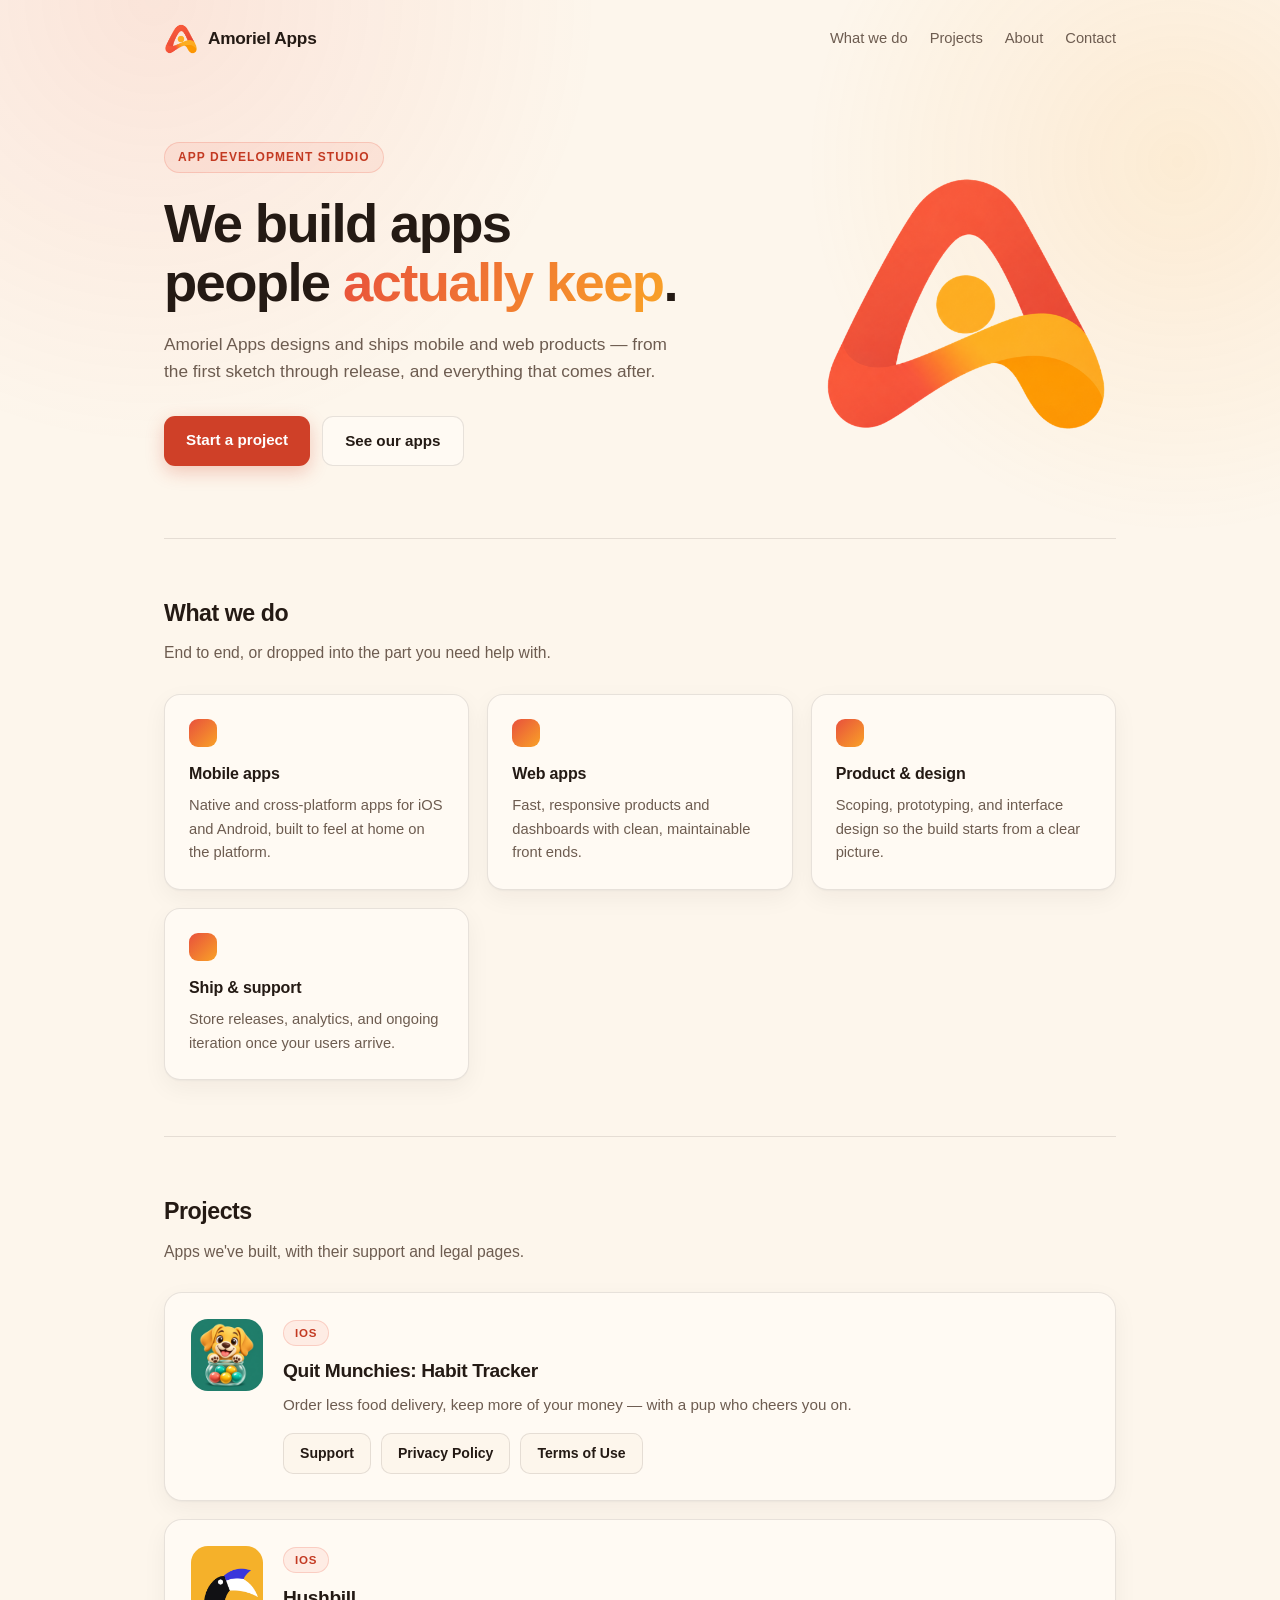
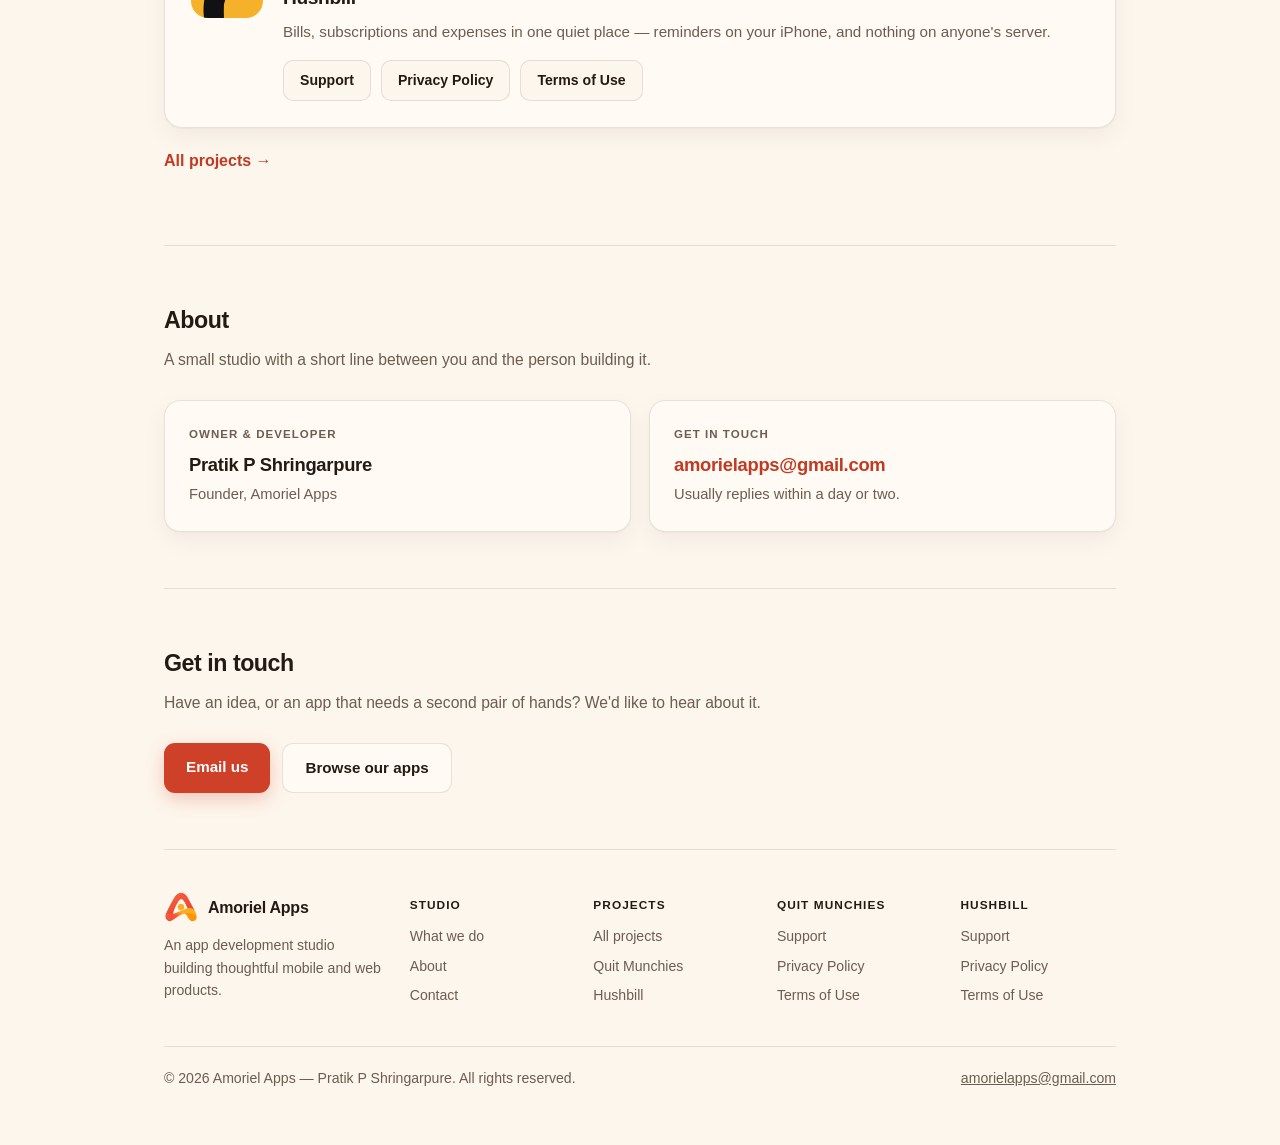
==== commit cefef986: "Add Hushbill to project listings The Hushbill support/privacy/terms pages were already in place but " ====
--- a/index.html
+++ b/index.html
@@ -122,6 +122,20 @@
               </div>
             </div>
           </div>
+
+          <div class="project">
+            <img src="/projects/hushbill/app-icon.png" alt="Hushbill app icon" width="72" height="72">
+            <div class="project-body">
+              <span class="status">iOS</span>
+              <h3>Hushbill</h3>
+              <p>Bills, subscriptions and expenses in one quiet place — reminders on your iPhone, and nothing on anyone's server.</p>
+              <div class="links">
+                <a class="pill" href="/projects/hushbill/support.html">Support</a>
+                <a class="pill" href="/projects/hushbill/privacy.html">Privacy Policy</a>
+                <a class="pill" href="/projects/hushbill/terms.html">Terms of Use</a>
+              </div>
+            </div>
+          </div>
         </div>
         <p style="margin-top:20px"><a class="link" href="/projects/">All projects &rarr;</a></p>
       </section>
@@ -175,6 +189,7 @@
           <ul>
             <li><a href="/projects/">All projects</a></li>
             <li><a href="/projects/quit-munchies/">Quit Munchies</a></li>
+            <li><a href="/projects/hushbill/">Hushbill</a></li>
           </ul>
         </div>
         <div>
@@ -183,6 +198,14 @@
             <li><a href="/projects/quit-munchies/support.html">Support</a></li>
             <li><a href="/projects/quit-munchies/privacy.html">Privacy Policy</a></li>
             <li><a href="/projects/quit-munchies/terms.html">Terms of Use</a></li>
+          </ul>
+        </div>
+        <div>
+          <h4>Hushbill</h4>
+          <ul>
+            <li><a href="/projects/hushbill/support.html">Support</a></li>
+            <li><a href="/projects/hushbill/privacy.html">Privacy Policy</a></li>
+            <li><a href="/projects/hushbill/terms.html">Terms of Use</a></li>
           </ul>
         </div>
       </div>
--- a/assets/site.css
+++ b/assets/site.css
@@ -392,7 +392,7 @@
 
 .foot-cols {
   display: grid;
-  grid-template-columns: 1.4fr repeat(3, minmax(120px, 1fr));
+  grid-template-columns: 1.4fr repeat(4, minmax(110px, 1fr));
   gap: 28px;
   margin-bottom: 32px;
 }
